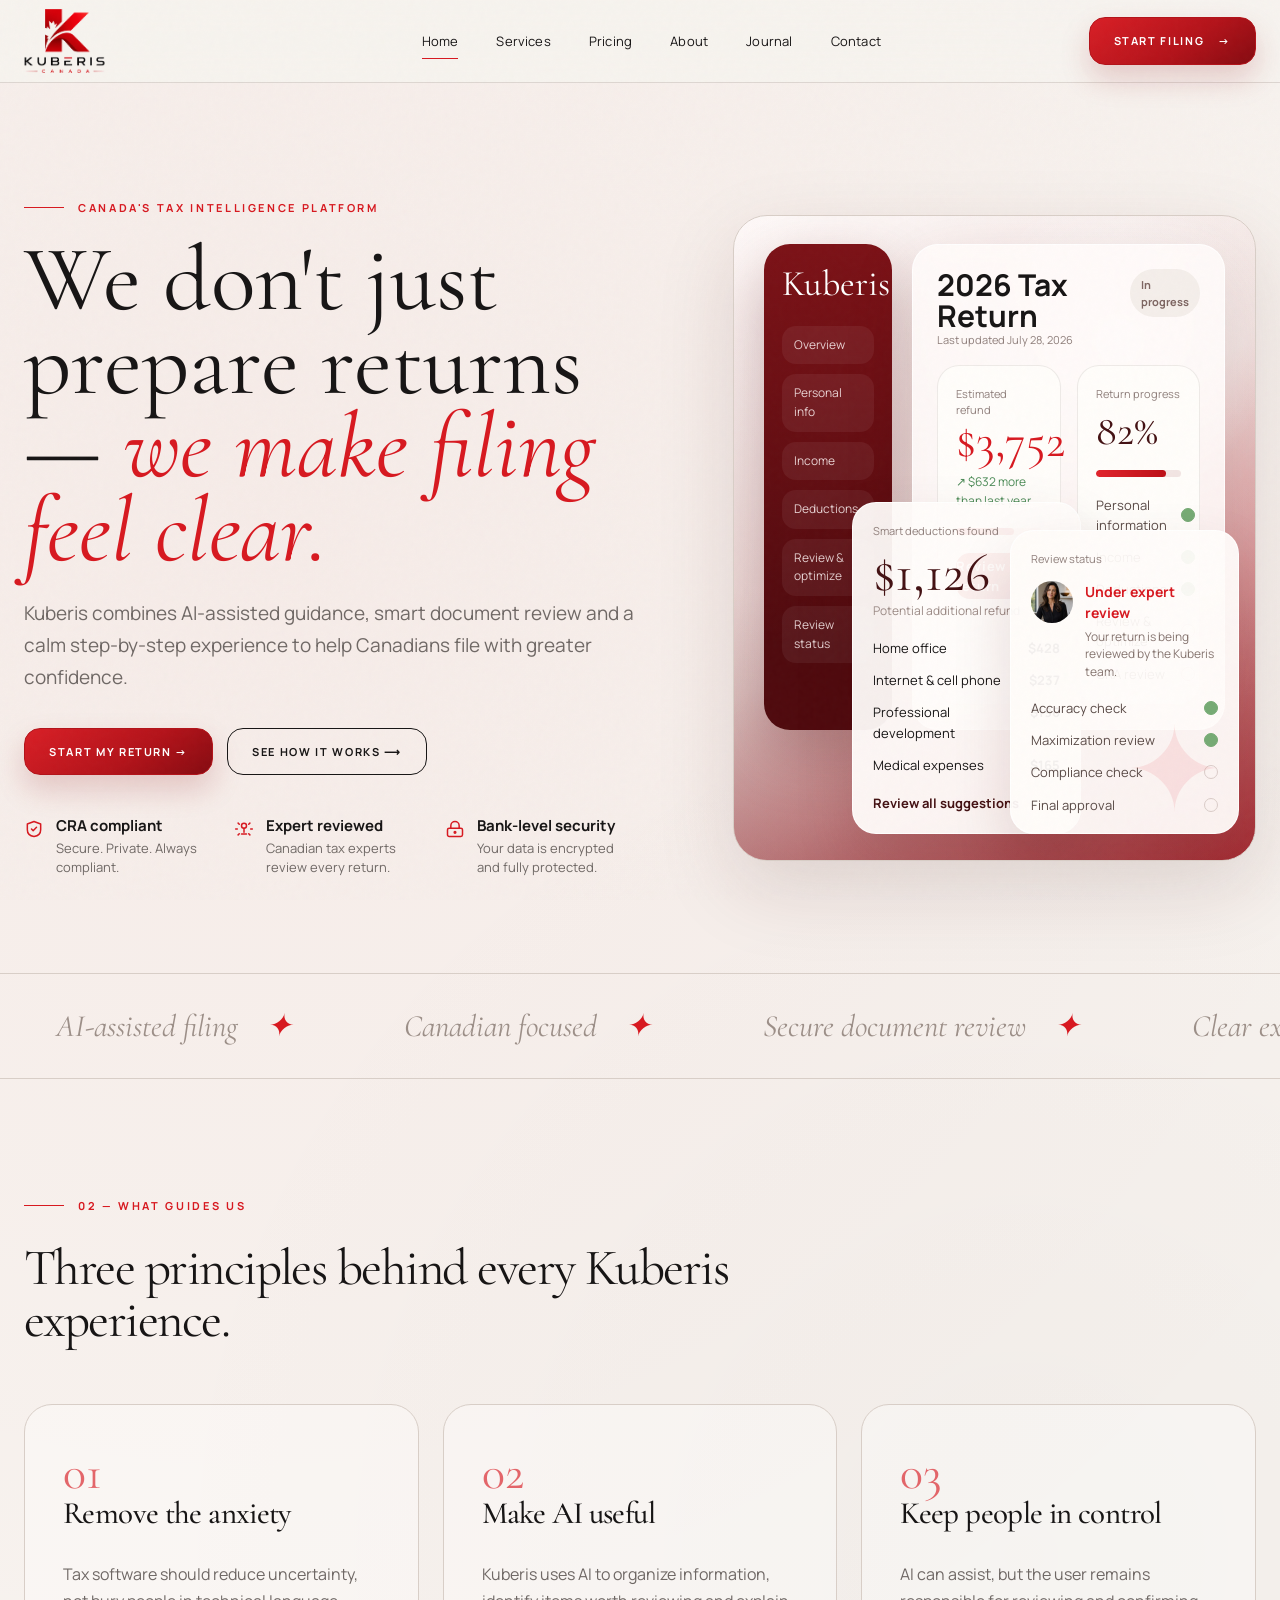
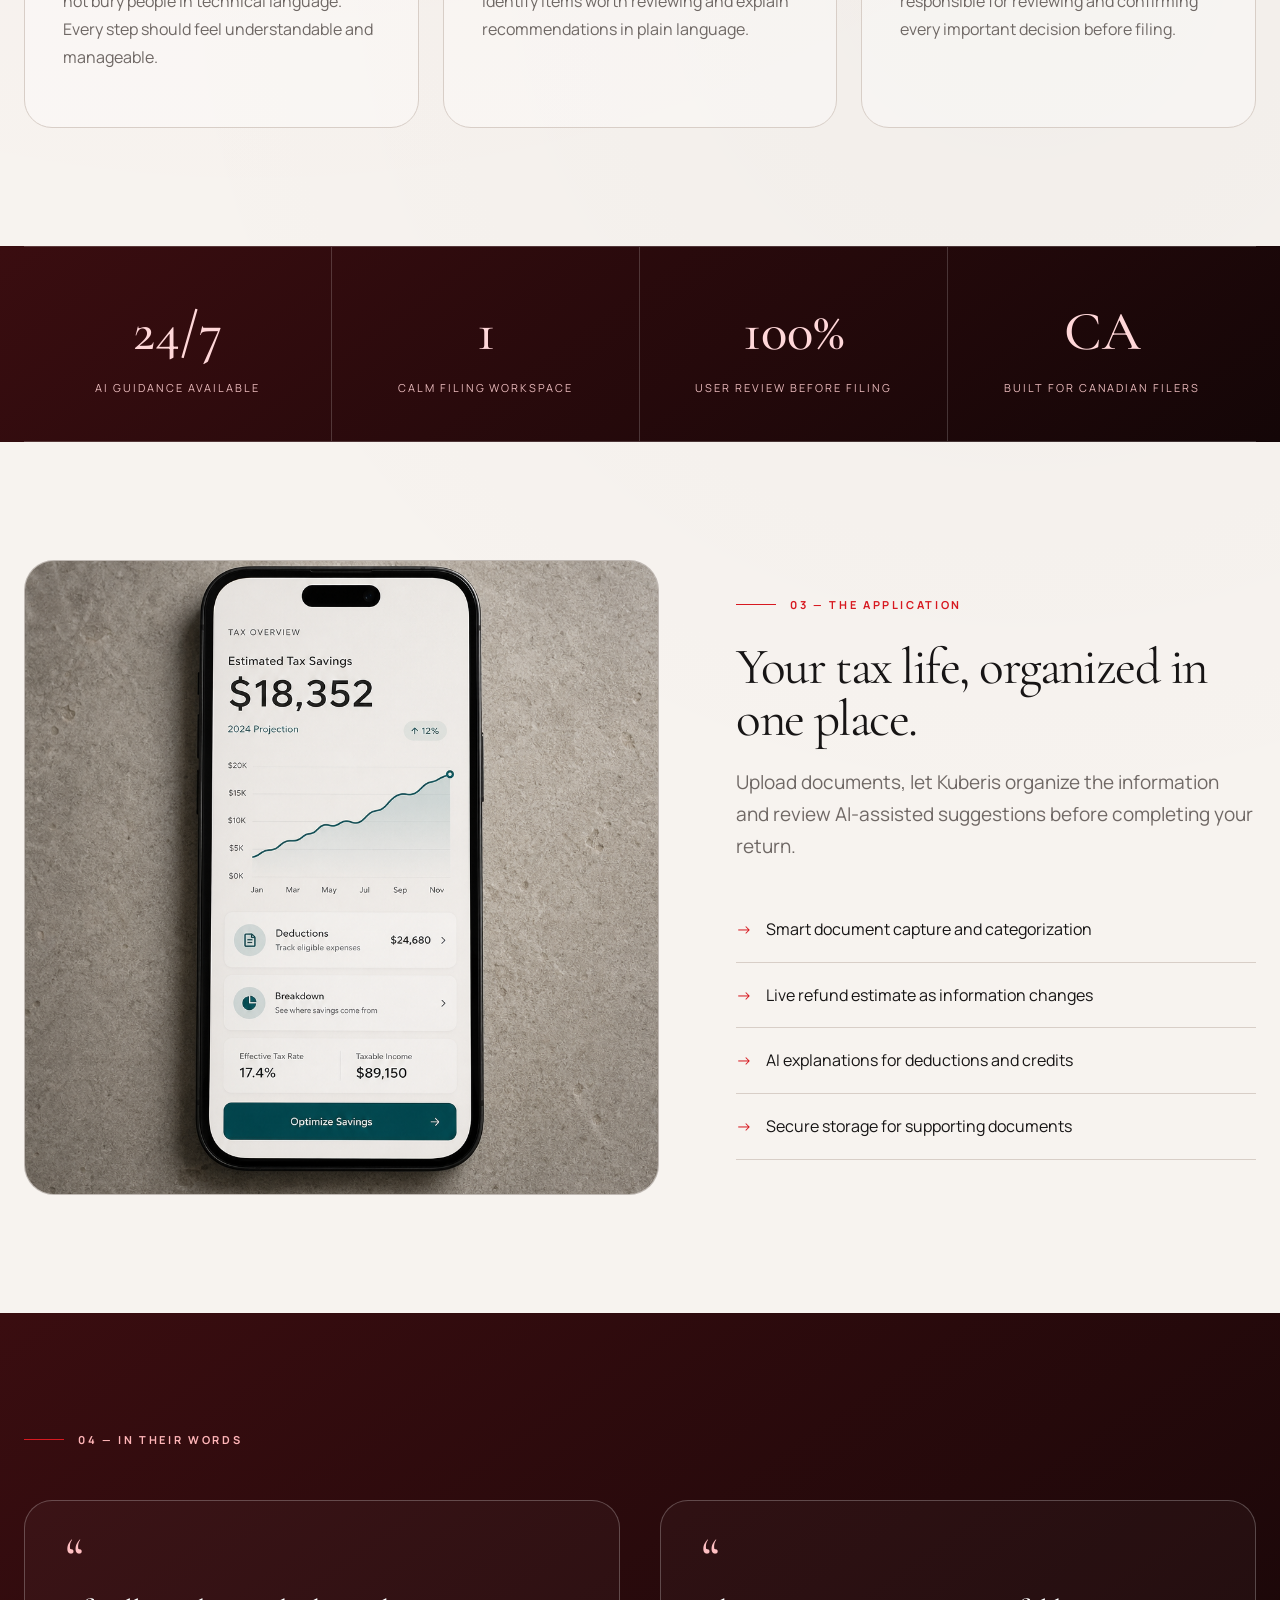
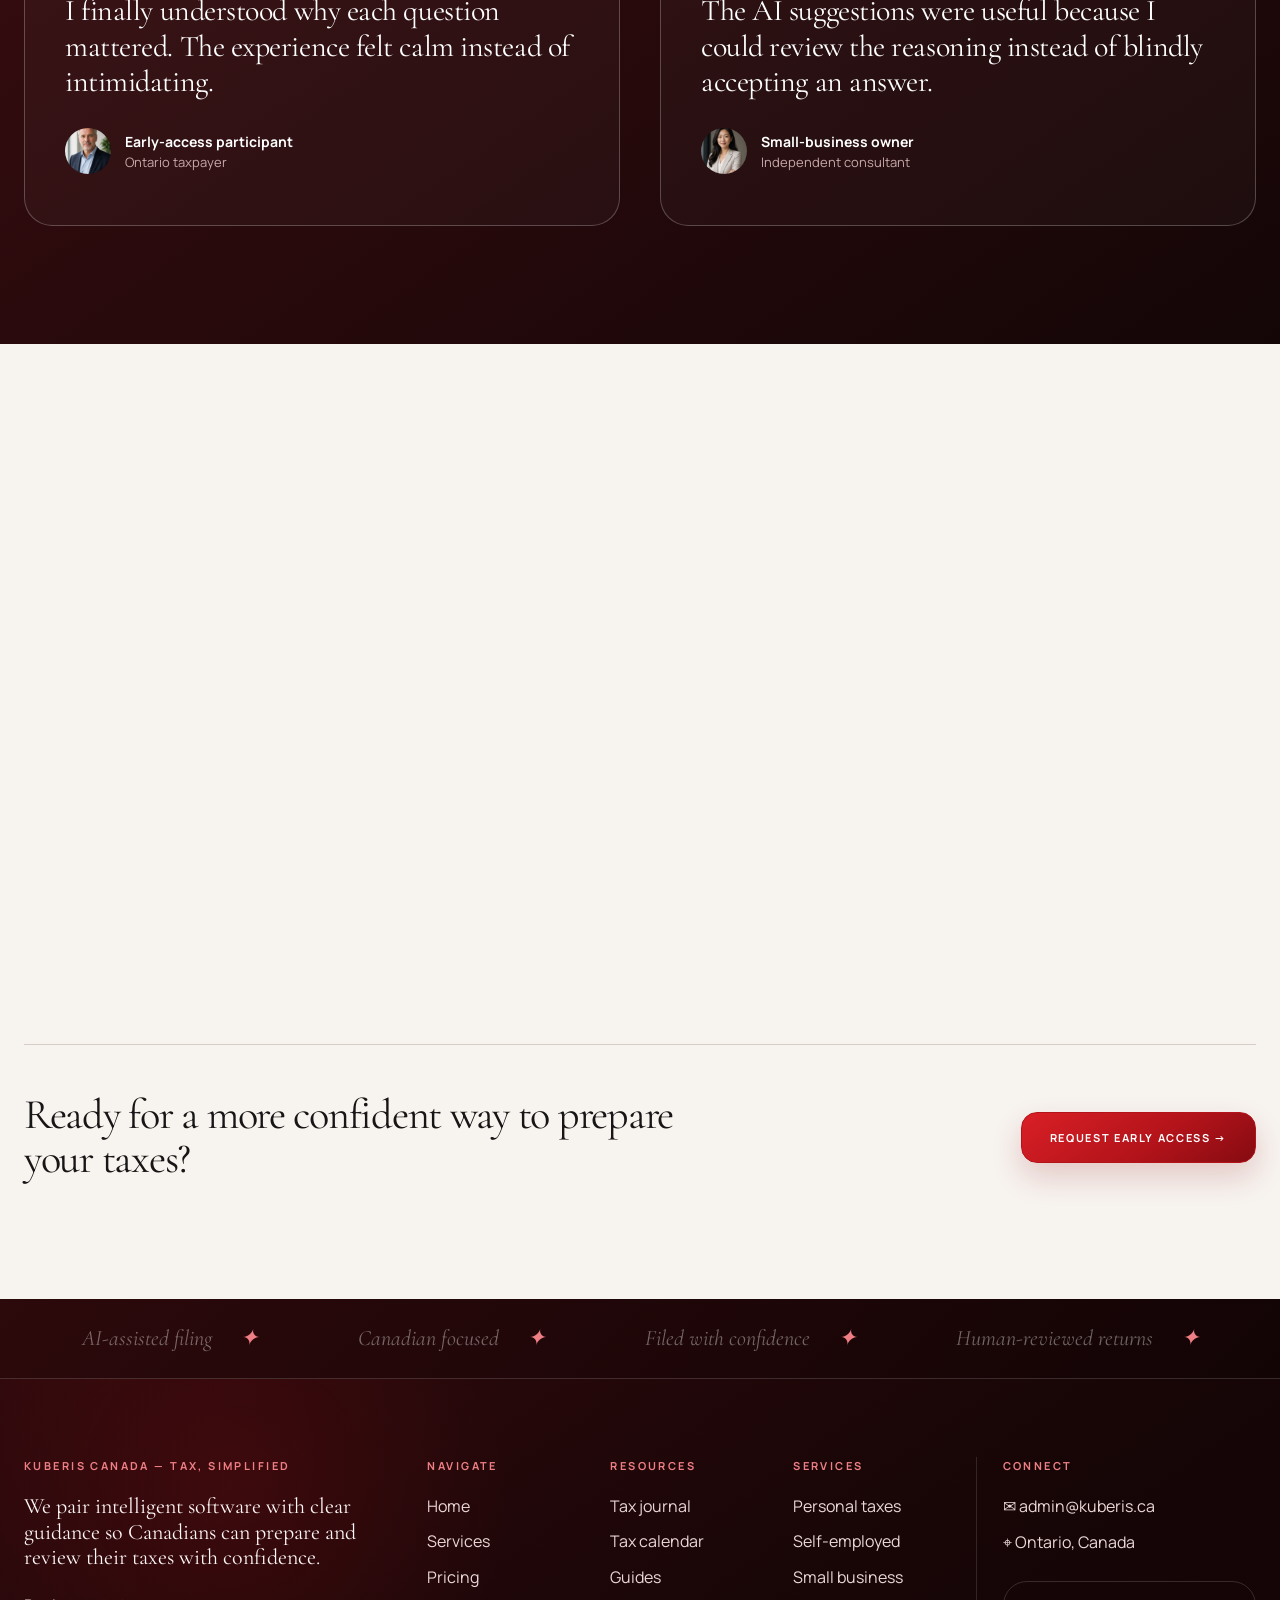
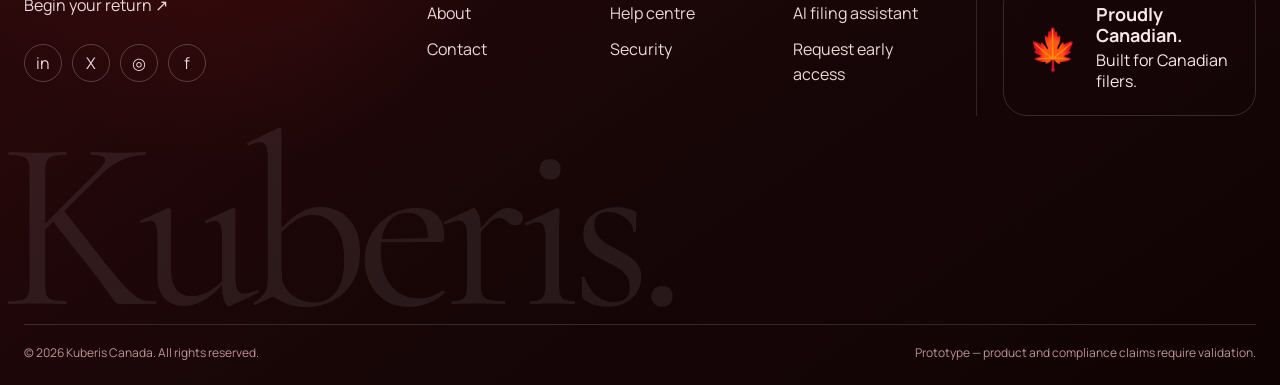
==== index.html @ c70e917d "file-upload-fixes" ====
<!doctype html><html lang="en"><head><meta charset="utf-8"><meta name="viewport" content="width=device-width,initial-scale=1"><meta name="description" content="Kuberis Canada — AI-assisted tax filing for Canadians."><title>AI-assisted tax filing | Kuberis Canada</title><link rel="stylesheet" href="styles.css"></head><body>
<div data-site-header></div>
<main>
<section class="hero"><div class="container hero-grid">
<div class="fade">
<div class="kicker">Canada's tax intelligence platform</div>
<h1>We don't just prepare returns — <em>we make filing feel clear.</em></h1>
<p class="lead">Kuberis combines AI-assisted guidance, smart document review and a calm step-by-step experience to help Canadians file with greater confidence.</p>
<div class="actions"><a class="btn btn-red" href="contact.html">Start my return →</a><a class="btn" href="services.html">See how it works ⟶</a></div>
<div class="hero-trust">
  <div class="hero-trust-item">
    <div class="hero-trust-icon" aria-hidden="true">
      <svg viewBox="0 0 24 24" fill="none" stroke="currentColor" stroke-width="1.8" stroke-linecap="round" stroke-linejoin="round"><path d="M20 13c0 5-3.5 7.5-8 8-4.5-.5-8-3-8-8V6l8-3 8 3z"></path><path d="m9 12 2 2 4-4"></path></svg>
    </div>
    <div><strong>CRA compliant</strong><span>Secure. Private. Always compliant.</span></div>
  </div>
  <div class="hero-trust-item">
    <div class="hero-trust-icon" aria-hidden="true">
      <svg viewBox="0 0 24 24" fill="none" stroke="currentColor" stroke-width="1.8" stroke-linecap="round" stroke-linejoin="round"><circle cx="12" cy="8" r="3"></circle><path d="M12 11v5"></path><path d="M9 18h6"></path><path d="M4.93 4.93l1.41 1.41"></path><path d="M17.66 17.66l1.41 1.41"></path><path d="M2 12h2"></path><path d="M20 12h2"></path><path d="M4.93 19.07l1.41-1.41"></path><path d="M17.66 6.34l1.41-1.41"></path></svg>
    </div>
    <div><strong>Expert reviewed</strong><span>Canadian tax experts review every return.</span></div>
  </div>
  <div class="hero-trust-item">
    <div class="hero-trust-icon" aria-hidden="true">
      <svg viewBox="0 0 24 24" fill="none" stroke="currentColor" stroke-width="1.8" stroke-linecap="round" stroke-linejoin="round"><rect x="3" y="11" width="18" height="10" rx="2"></rect><path d="M7 11V8a5 5 0 0 1 10 0v3"></path><circle cx="12" cy="16" r="1"></circle></svg>
    </div>
    <div><strong>Bank-level security</strong><span>Your data is encrypted and fully protected.</span></div>
  </div>
</div>
</div>
<div class="hero-art hero-art-hybrid fade">
  <div class="hero-dashboard">
    <aside class="hero-sidebar">
      <div class="hero-brand">Kuberis</div>
      <nav class="hero-sidebar-nav">
        <span>Overview</span>
        <span>Personal info</span>
        <span>Income</span>
        <span>Deductions</span>
        <span>Review & optimize</span>
        <span>Review status</span>
      </nav>
    </aside>
    <div class="hero-main-panel">
      <div class="hero-main-top">
        <div>
          <strong>2026 Tax Return</strong>
          <small>Last updated July 28, 2026</small>
        </div>
        <span class="hero-status-pill">In progress</span>
      </div>
      <div class="hero-main-grid">
        <div class="hero-stat-card">
          <small>Estimated refund</small>
          <div class="refund">$3,752</div>
          <span class="hero-growth">↗ $632 more than last year</span>
          <div class="hero-progress"><span style="width:68%"></span></div>
          <a class="hero-review-btn" href="contact.html">Review return</a>
        </div>
        <div class="hero-stat-card">
          <small>Return progress</small>
          <div class="hero-progress-value">82%</div>
          <div class="hero-progress hero-progress-red"><span style="width:82%"></span></div>
          <ul class="hero-checklist">
            <li><span>Personal information</span><b class="done"></b></li>
            <li><span>Income</span><b class="done"></b></li>
            <li><span>Deductions</span><b class="done"></b></li>
            <li><span>Review & optimize</span><b class="pending"></b></li>
            <li><span>CRA review</span><b class="pending"></b></li>
          </ul>
        </div>
      </div>
    </div>
    <div class="hero-float hero-float-left">
      <small>Smart deductions found</small>
      <div class="hero-float-amount">$1,126</div>
      <span>Potential additional refund</span>
      <ul>
        <li><span>Home office</span><strong>$428</strong></li>
        <li><span>Internet & cell phone</span><strong>$237</strong></li>
        <li><span>Professional development</span><strong>$196</strong></li>
        <li><span>Medical expenses</span><strong>$165</strong></li>
      </ul>
      <a href="services.html">Review all suggestions</a>
    </div>
    <div class="hero-float hero-float-right">
      <small>Review status</small>
      <div class="hero-review-person">
        <div class="hero-review-avatar"></div>
        <div>
          <strong>Under expert review</strong>
          <span>Your return is being reviewed by the Kuberis team.</span>
        </div>
      </div>
      <ul class="hero-checklist hero-checklist-review">
        <li><span>Accuracy check</span><b class="done"></b></li>
        <li><span>Maximization review</span><b class="done"></b></li>
        <li><span>Compliance check</span><b class="pending"></b></li>
        <li><span>Final approval</span><b class="pending"></b></li>
      </ul>
      <div class="hero-float-maple">✦</div>
    </div>
  </div>
</div>
</div></section>

<div class="marquee"><div class="marquee-track">
<div class="marquee-group"><span>AI-assisted filing <b>✦</b></span><span>Canadian focused <b>✦</b></span><span>Secure document review <b>✦</b></span><span>Clear explanations <b>✦</b></span><span>Personal &amp; business taxes <b>✦</b></span></div>
<div class="marquee-group" aria-hidden="true"><span>AI-assisted filing <b>✦</b></span><span>Canadian focused <b>✦</b></span><span>Secure document review <b>✦</b></span><span>Clear explanations <b>✦</b></span><span>Personal &amp; business taxes <b>✦</b></span></div>
</div></div>

<section class="section home-manifest"><div class="container">
<div class="section-head fade"><div class="kicker">02 — What guides us</div><h2 class="heading-section">Three principles behind every Kuberis experience.</h2></div>
<div class="beliefs fade">
<article class="belief"><div class="number">01</div><h3>Remove the anxiety</h3><p>Tax software should reduce uncertainty, not bury people in technical language. Every step should feel understandable and manageable.</p></article>
<article class="belief"><div class="number">02</div><h3>Make AI useful</h3><p>Kuberis uses AI to organize information, identify items worth reviewing and explain recommendations in plain language.</p></article>
<article class="belief"><div class="number">03</div><h3>Keep people in control</h3><p>AI can assist, but the user remains responsible for reviewing and confirming every important decision before filing.</p></article>
</div></div></section>

<section class="section-dark"><div class="container metrics">
<div class="metric"><strong>24/7</strong><span>AI guidance available</span></div>
<div class="metric"><strong>1</strong><span>Calm filing workspace</span></div>
<div class="metric"><strong>100%</strong><span>User review before filing</span></div>
<div class="metric"><strong>CA</strong><span>Built for Canadian filers</span></div>
</div></section>

<section class="section home-application"><div class="container app-grid">
<div class="phone-stage fade"><img class="application-shot" src="assets/application-reference-generated.png" alt="Kuberis application reference"></div>
<div class="fade"><div class="kicker">03 — The application</div><h2 class="heading-section">Your tax life, organized in one place.</h2><p class="lead">Upload documents, let Kuberis organize the information and review AI-assisted suggestions before completing your return.</p>
<ul class="line-list"><li>Smart document capture and categorization</li><li>Live refund estimate as information changes</li><li>AI explanations for deductions and credits</li><li>Secure storage for supporting documents</li></ul>
</div></div></section>

<section class="section section-dark"><div class="container">
<div class="section-head fade"><div class="kicker" style="color:#ffb5b8">04 — In their words</div></div>
<div class="testimonials">
<article class="quote-card fade"><div class="quote-mark">“</div><blockquote>I finally understood why each question mattered. The experience felt calm instead of intimidating.</blockquote><div class="person"><div class="avatar"></div><div><strong>Early-access participant</strong><small>Ontario taxpayer</small></div></div></article>
<article class="quote-card fade"><div class="quote-mark">“</div><blockquote>The AI suggestions were useful because I could review the reasoning instead of blindly accepting an answer.</blockquote><div class="person"><div class="avatar"></div><div><strong>Small-business owner</strong><small>Independent consultant</small></div></div></article>
</div></div></section>

<section class="section"><div class="container">
<div class="services-grid fade">
<article class="service"><div class="service-icon" aria-hidden="true"><svg viewBox="0 0 24 24" fill="none" stroke="currentColor" stroke-width="1.8" stroke-linecap="round" stroke-linejoin="round"><path d="m11.5 6.2-1.7 3.3-3.3 1.7 3.3 1.7 1.7 3.3 1.7-3.3 3.3-1.7-3.3-1.7z"></path><path d="M4.4 2.2v2.8"></path><path d="M3 3.6h2.8"></path><path d="M18.8 15.8v2.4"></path><path d="M17.6 17h2.4"></path></svg></div><h3 class="heading-card">AI-assisted filing</h3><p>Guided tax preparation with contextual explanations and review prompts.</p></article>
<article class="service"><div class="service-icon" aria-hidden="true"><svg viewBox="0 0 24 24" fill="none" stroke="currentColor" stroke-width="1.8" stroke-linecap="round" stroke-linejoin="round"><path d="M20 13c0 5-3.5 7.5-8 8-4.5-.5-8-3-8-8V6l8-3 8 3z"></path><path d="m9 12 2 2 4-4"></path></svg></div><h3 class="heading-card">Personal tax returns</h3><p>A focused workflow for individuals and families filing Canadian returns.</p></article>
<article class="service"><div class="service-icon" aria-hidden="true"><svg viewBox="0 0 24 24" fill="none" stroke="currentColor" stroke-width="1.8" stroke-linecap="round" stroke-linejoin="round"><path d="M19 14c1.49-1.46 3-3.21 3-5.5A5.5 5.5 0 0 0 16.5 3c-1.76 0-3 .5-4.5 2-1.5-1.5-2.74-2-4.5-2A5.5 5.5 0 0 0 2 8.5c0 2.3 1.5 4.05 3 5.5l7 7Z"></path><path d="M12 5 9.04 7.96a2.17 2.17 0 0 0 0 3.08c.82.82 2.13.85 3 .07l2.07-1.9a2.82 2.82 0 0 1 3.79 0l2.96 2.66"></path><path d="m18 15-2-2"></path><path d="m15 18-2-2"></path></svg></div><h3 class="heading-card">Self-employed support</h3><p>Organize income and expenses with workflows designed for independent professionals.</p></article>
<article class="service"><div class="service-icon" aria-hidden="true"><svg viewBox="0 0 24 24" fill="none" stroke="currentColor" stroke-width="1.8" stroke-linecap="round" stroke-linejoin="round"><circle cx="12" cy="12" r="10"></circle><polyline points="12 6 12 12 16 14"></polyline></svg></div><h3 class="heading-card">Year-round readiness</h3><p>Future tools to keep documents organized and reduce last-minute tax stress.</p></article>
</div>
<div class="cta-row fade"><h2 class="heading-cta">Ready for a more confident way to prepare your taxes?</h2><a class="btn btn-red" href="contact.html">Request early access →</a></div>
</div></section>
</main>
<div data-site-footer></div><script src="script.js"></script></body></html>
---- styles.css ----
@import url('https://fonts.googleapis.com/css2?family=Cormorant+Garamond:ital,wght@0,300;0,400;0,500;0,600;1,300;1,400;1,500&family=Manrope:wght@400;500;600;700&display=swap');

:root{
  --red:#d71920;
  --red-number:rgba(215,25,32,.65);
  --red-dark:#7f1116;
  --red-deep:#3a0d10;
  --gold:#c79a57;
  --gold-deep:#b8873e;
  --ink:#171515;
  --muted:#6f6865;
  --paper:#f7f3ef;
  --paper-2:#efe8e3;
  --line:#d8cec7;
  --white:#fff;
  --shadow:0 28px 80px rgba(70,25,25,.13);
}
*{box-sizing:border-box}
html{scroll-behavior:smooth}
body{
  margin:0;
  font-family:Manrope,Arial,sans-serif;
  color:var(--ink);
  background:
    radial-gradient(circle at 20% 10%,rgba(215,25,32,.035),transparent 28%),
    radial-gradient(circle at 80% 30%,rgba(0,0,0,.025),transparent 24%),
    var(--paper);
  line-height:1.55;
}
body:before{
  content:"";
  position:fixed; inset:0; pointer-events:none; z-index:99; opacity:.08;
  background-image:url("data:image/svg+xml,%3Csvg viewBox='0 0 180 180' xmlns='http://www.w3.org/2000/svg'%3E%3Cfilter id='n'%3E%3CfeTurbulence type='fractalNoise' baseFrequency='.85' numOctaves='3' stitchTiles='stitch'/%3E%3C/filter%3E%3Crect width='100%25' height='100%25' filter='url(%23n)' opacity='.28'/%3E%3C/svg%3E");
}
a{text-decoration:none;color:inherit}
img{max-width:100%;display:block}
.container{width:min(1400px,calc(100% - 48px));margin:auto}
.serif{font-family:"Cormorant Garamond",serif}
.header{
  position:sticky; top:0; z-index:40;
  background:rgba(247,243,239,.9);
  backdrop-filter:blur(18px);
  border-bottom:1px solid rgba(107,86,77,.18);
}
.nav{
  min-height:82px; display:flex; align-items:center; justify-content:space-between; gap:32px;
}
.logo{display:flex;align-items:center;gap:14px}
.logo img{width:190px;max-height:64px;object-fit:contain;object-position:left center;background:transparent}
.nav-links{display:flex;gap:38px;align-items:center;font-size:13px;letter-spacing:.015em}
.nav-links a{position:relative}
.nav-links a:after{content:"";position:absolute;left:0;right:100%;bottom:-8px;height:1px;background:var(--red);transition:.25s}
.nav-links a:hover:after,.nav-links a.active:after{right:0}
.btn{
  border:1px solid var(--ink);
  padding:14px 24px;
  display:inline-flex;align-items:center;justify-content:center;gap:14px;
  text-transform:uppercase;letter-spacing:.15em;font-weight:700;font-size:11px;
  transition:background-color .25s,border-color .25s,color .25s,box-shadow .25s;
  background:transparent;
  border-radius:16px;
}
.btn:hover{
  box-shadow:0 12px 28px rgba(88,13,18,.12);
  background:linear-gradient(145deg,var(--red-deep),#180607);
  border-color:#180607;
  color:#fff;
}
.btn-red{
  background:linear-gradient(145deg,#d91f26 0%,#b3131a 58%,#850b11 100%);
  border-color:#b3131a;
  color:#fff;
  box-shadow:0 14px 30px rgba(137,11,17,.18);
}
.btn-dark{background:var(--ink);border-color:var(--ink);color:#fff}
.btn-red:hover,
.btn-dark:hover{
  background:linear-gradient(145deg,var(--red-deep),#180607);
  border-color:#180607;
  color:#fff;
}
.mobile-btn{display:none;background:none;border:0;font-size:24px}

.hero{padding:116px 0 96px;border-bottom:1px solid var(--line)}
.hero-grid{display:grid;grid-template-columns:1.08fr .92fr;gap:96px;align-items:center}
.kicker{display:flex;align-items:center;gap:14px;text-transform:uppercase;letter-spacing:.24em;font-size:11px;font-weight:700;color:var(--red)}
.kicker:before{content:"";width:40px;height:1px;background:var(--red)}
h1,h2,h3,p{margin-top:0}
h1{font-family:"Cormorant Garamond",serif;font-size:clamp(68px,7.25vw,95px);line-height:.9;font-weight:400;letter-spacing:0;margin:22px 0 26px}
h1 em{color:var(--red);font-weight:400}
h2{font-family:"Cormorant Garamond",serif;font-size:clamp(48px,5.3vw,76px);line-height:.98;font-weight:500;letter-spacing:-.03em;margin-bottom:18px}
h3{font-family:"Cormorant Garamond",serif;font-size:31px;line-height:1.06;font-weight:500;letter-spacing:-.02em}
.lead{font-size:19px;line-height:1.68;color:var(--muted);max-width:690px}
.heading-section{
  margin-top:28px;
  font-size:clamp(48px,4vw,60px);
  line-height:1.02;
  font-weight:400;
  margin-bottom:0;
}
.heading-card{
  font-size:24px;
  line-height:1.15;
  margin:24px 0 0;
}
.heading-cta{
  font-size:clamp(36px,3.3vw,48px);
  line-height:1.05;
  font-weight:400;
  letter-spacing:-.03em;
  margin:0;
}
.actions{display:flex;gap:14px;flex-wrap:wrap;margin-top:34px}
.hero-trust{
  display:grid;
  grid-template-columns:repeat(3,minmax(0,1fr));
  gap:18px;
  margin-top:42px;
  max-width:760px;
}
.hero-trust-item{
  display:flex;
  gap:12px;
  align-items:flex-start;
}
.hero-trust-icon{
  width:20px;
  height:20px;
  color:var(--red);
  flex:0 0 auto;
  margin-top:2px;
}
.hero-trust-icon svg{
  width:100%;
  height:100%;
  display:block;
}
.hero-trust-item strong{
  display:block;
  font-size:15px;
  line-height:1.2;
  margin-bottom:4px;
}
.hero-trust-item span{
  display:block;
  color:var(--muted);
  font-size:13px;
  line-height:1.45;
}
.hero-art{
  min-height:530px;position:relative;border:1px solid var(--line);overflow:hidden;
  border-radius:34px;
  background:
    linear-gradient(180deg,rgba(215,25,32,.1),rgba(215,25,32,.4)),
    linear-gradient(145deg,#fff,#e8ded8 45%,#8b171c 100%);
  box-shadow:var(--shadow);
}
.hero-art-hybrid{
  background:
    linear-gradient(180deg,rgba(255,255,255,.12),rgba(122,16,22,.14)),
    linear-gradient(145deg,#fff9f8 0%,#f2e3e0 48%,#c13840 100%);
}
.hero-art:before{
  content:"";position:absolute;inset:0;
  background:
    radial-gradient(circle at 70% 18%,rgba(255,255,255,.85),transparent 26%),
    radial-gradient(circle at 42% 55%,rgba(255,255,255,.28),transparent 34%),
    linear-gradient(180deg,transparent 0 55%,rgba(55,8,11,.55));
}
.hero-art-hybrid:before{
  background:
    radial-gradient(circle at 74% 20%,rgba(255,255,255,.88),transparent 24%),
    radial-gradient(circle at 38% 56%,rgba(255,255,255,.2),transparent 30%),
    linear-gradient(180deg,rgba(255,255,255,.03) 0 58%,rgba(91,17,22,.22));
}
.hero-dashboard{
  position:relative;
  z-index:1;
  display:grid;
  grid-template-columns:128px minmax(0,1fr);
  gap:20px;
  padding:28px 30px 130px;
  min-height:600px;
}
.hero-sidebar{
  border-radius:26px;
  background:linear-gradient(180deg,#7c1217,#4f0a0e 82%);
  color:#fff;
  padding:22px 18px;
  box-shadow:0 24px 60px rgba(73,6,10,.26);
}
.hero-brand{
  font-family:"Cormorant Garamond",serif;
  font-size:36px;
  line-height:1;
  margin-bottom:24px;
}
.hero-sidebar-nav{
  display:grid;
  gap:10px;
}
.hero-sidebar-nav span{
  display:block;
  padding:10px 12px;
  border-radius:14px;
  font-size:12px;
  color:rgba(255,244,244,.84);
  background:rgba(255,255,255,.06);
}
.hero-main-panel{
  border-radius:26px;
  background:rgba(255,251,250,.88);
  border:1px solid rgba(255,255,255,.78);
  box-shadow:0 26px 70px rgba(75,12,16,.14);
  padding:24px;
  backdrop-filter:blur(8px);
}
.hero-main-top{
  display:flex;
  justify-content:space-between;
  gap:18px;
  align-items:flex-start;
}
.hero-main-top strong{
  display:block;
  font-size:30px;
  line-height:1.05;
}
.hero-main-top small,
.hero-stat-card small,
.hero-float small{
  display:block;
  font-size:11px;
  line-height:1.4;
  color:#8f7f7b;
  text-transform:none;
}
.hero-status-pill{
  display:inline-flex;
  align-items:center;
  padding:7px 11px;
  border-radius:999px;
  background:#f4eeea;
  color:#7d6561;
  font-size:11px;
  font-weight:700;
}
.hero-main-grid{
  display:grid;
  grid-template-columns:repeat(2,minmax(0,1fr));
  gap:16px;
  margin-top:18px;
}
.hero-stat-card{
  border-radius:22px;
  background:#fffdfa;
  border:1px solid rgba(46,24,23,.08);
  padding:20px 18px;
}
.refund{font-family:"Cormorant Garamond",serif;color:var(--red);font-size:48px;line-height:1}
.hero-growth{
  display:block;
  margin-top:8px;
  color:#4d8c58;
  font-size:12px;
}
.hero-progress{
  height:7px;
  margin-top:18px;
  border-radius:999px;
  background:#f0d7d4;
  overflow:hidden;
}
.hero-progress span{
  display:block;
  height:100%;
  border-radius:inherit;
  background:linear-gradient(90deg,#e1242c,#bc0f16);
}
.hero-progress-red{
  background:#f2e5e3;
}
.hero-progress-value{
  margin-top:8px;
  font-family:"Cormorant Garamond",serif;
  font-size:42px;
  line-height:1;
  color:#431113;
}
.hero-review-btn{
  display:grid;
  place-items:center;
  width:100%;
  margin-top:18px;
  min-height:46px;
  border-radius:14px;
  background:linear-gradient(145deg,#d91f26 0%,#b3131a 58%,#850b11 100%);
  color:#fff;
  font-size:13px;
  font-weight:700;
  letter-spacing:.04em;
}
.hero-checklist{
  list-style:none;
  padding:0;
  margin:18px 0 0;
  display:grid;
  gap:12px;
}
.hero-checklist li{
  display:flex;
  justify-content:space-between;
  align-items:center;
  gap:14px;
  font-size:13px;
  color:#5a4b47;
}
.hero-checklist b{
  width:14px;
  height:14px;
  border-radius:50%;
  border:1px solid #d9ccc8;
  flex:0 0 auto;
}
.hero-checklist b.done{
  background:#76ab74;
  border-color:#76ab74;
}
.hero-checklist b.pending{
  background:transparent;
}
.hero-float{
  position:absolute;
  bottom:26px;
  width:44%;
  border-radius:24px;
  background:rgba(255,252,250,.95);
  border:1px solid rgba(255,255,255,.86);
  box-shadow:0 28px 60px rgba(76,12,16,.14);
  padding:20px 20px 18px;
}
.hero-float-left{left:118px}
.hero-float-right{right:16px}
.hero-float-amount{
  font-family:"Cormorant Garamond",serif;
  font-size:54px;
  line-height:.92;
  color:#431113;
  margin-top:10px;
}
.hero-float > span{
  display:block;
  margin-top:4px;
  color:#9b8a85;
  font-size:12px;
}
.hero-float ul{
  list-style:none;
  padding:0;
  margin:18px 0 0;
  display:grid;
  gap:12px;
}
.hero-float-left li{
  display:flex;
  justify-content:space-between;
  gap:12px;
  font-size:13px;
}
.hero-float-left a{
  display:inline-flex;
  margin-top:18px;
  color:#431113;
  font-size:13px;
  font-weight:700;
}
.hero-review-person{
  display:flex;
  gap:12px;
  align-items:flex-start;
  margin-top:14px;
}
.hero-review-avatar{
  width:42px;
  height:42px;
  border-radius:50%;
  background:#d69d97 url("assets/about-founder-generated.png") center 24%/cover no-repeat;
  flex:0 0 auto;
}
.hero-review-person strong{
  display:block;
  color:var(--red);
  font-size:14px;
}
.hero-review-person span{
  display:block;
  margin-top:4px;
  color:#867570;
  font-size:12px;
  line-height:1.45;
}
.hero-checklist-review{
  margin-top:18px;
}
.hero-float-maple{
  position:absolute;
  right:14px;
  bottom:8px;
  font-size:118px;
  line-height:1;
  color:rgba(225,64,76,.11);
  pointer-events:none;
}
.marquee{overflow:hidden;border-bottom:1px solid var(--line);white-space:nowrap}
.marquee-track{display:flex;width:max-content;animation:marquee 28s linear infinite;padding:28px 0;will-change:transform}
.marquee-group{display:flex;align-items:center;justify-content:space-around;flex-shrink:0;min-width:100vw}
.marquee span{
  display:inline-flex;
  align-items:center;
  font-family:"Cormorant Garamond",serif;
  font-size:31px;
  font-style:italic;
  color:#9c8f88;
  margin:0 56px;
}
.marquee b{color:var(--red);font-weight:400;margin-left:28px}
@keyframes marquee{to{transform:translateX(-50%)}}

.section{padding:118px 0}
.section-tight{padding:78px 0}
.section-dark{background:linear-gradient(145deg,var(--red-deep),#140607);color:#fff}
.section-red{background:linear-gradient(135deg,var(--red),var(--red-dark));color:#fff}
.section-head{max-width:900px;margin-bottom:52px}
.beliefs{
  display:grid;
  grid-template-columns:repeat(3,1fr);
  gap:24px;
}
.belief{
  padding:44px 38px 40px;
  min-height:285px;
  border:1px solid var(--line);
  border-radius:28px;
  background:rgba(255,255,255,.32);
}
.number{font-family:"Cormorant Garamond",serif;color:var(--red-number);font-size:48px;line-height:1}
.belief p{color:var(--muted);line-height:1.72}
.metrics{display:grid;grid-template-columns:repeat(4,1fr);border-top:1px solid rgba(255,255,255,.18);border-bottom:1px solid rgba(255,255,255,.18)}
.metric{padding:42px 22px;text-align:center;border-right:1px solid rgba(255,255,255,.18)}
.metric:last-child{border-right:0}
.metric strong{font-family:"Cormorant Garamond",serif;font-size:55px;color:#ffd7d9;font-weight:500;display:block}
.metric span{font-size:11px;text-transform:uppercase;letter-spacing:.18em;color:#e8b9bb}

.app-grid{display:grid;grid-template-columns:1fr 1fr;gap:96px;align-items:center}
.home-manifest .section-head{
  max-width:760px;
  margin-bottom:58px;
}
.home-application .app-grid{
  grid-template-columns:minmax(0,1.1fr) minmax(0,.9fr);
  gap:clamp(56px,6vw,112px);
}
.home-application .app-grid>.fade{
  max-width:640px;
  justify-self:start;
}
.home-application .fade .lead{max-width:640px}
.home-application .heading-section{margin-bottom:22px}
.home-application .line-list{
  margin-top:34px;
}
.home-application .line-list li{
  padding:20px 0;
}
.phone-stage{
  min-height:0;
  position:relative;
  overflow:hidden;
  border:1px solid rgba(26,26,24,.1);
  background:#d3ccc6;
  border-radius:30px;
  width:100%;
  max-width:640px;
  justify-self:start;
}
.application-shot{
  width:100%;
  height:auto;
  display:block;
  aspect-ratio:1 / 1;
  object-fit:cover;
}
.line-list{list-style:none;padding:0;margin:28px 0 0}
.line-list li{padding:17px 0;border-bottom:1px solid var(--line);display:flex;gap:14px}
.line-list li:before{content:"→";color:var(--red)}

.testimonials{display:grid;grid-template-columns:1fr 1fr;gap:40px}
.quote-card{border:1px solid rgba(255,255,255,.24);padding:42px 40px 38px;min-height:326px;background:rgba(255,255,255,.03);border-radius:28px}
.quote-mark{font-family:"Cormorant Garamond",serif;font-size:56px;color:#ffbfc2;line-height:.5}
.quote-card blockquote{
  font-family:"Cormorant Garamond",serif;
  font-size:clamp(30px,2.1vw,34px);
  line-height:1.18;
  letter-spacing:-.015em;
  margin:22px 0 28px;
}
.person{display:flex;align-items:center;gap:14px}
.person strong{font-size:14px;font-weight:700}
.avatar{width:46px;height:46px;border-radius:50%;background:#aaa center/cover no-repeat}
.testimonials .quote-card:nth-child(1) .avatar{background-image:url("assets/about-team-1-generated.png")}
.testimonials .quote-card:nth-child(2) .avatar{background-image:url("assets/about-team-2-generated.png")}
.person small{display:block;font-size:13px;line-height:1.35;color:#c9a8a9}

.services-grid{
  display:grid;
  grid-template-columns:repeat(2,1fr);
  gap:24px;
}
.service{
  padding:40px;
  border:1px solid var(--line);
  min-height:210px;
  transition:.25s;
  border-radius:28px;
  background:rgba(255,255,255,.32);
}
.service:hover{
  background:linear-gradient(145deg,var(--red-deep),#180607);
  transform:translateY(-3px);
  color:#fff;
}
.service:hover .service-icon{
  color:#ef7f84;
}
.service:hover p{
  color:rgba(255,255,255,.76);
}
.service:hover .heading-card{
  color:#fff;
}
.service-icon{
  width:30px;
  height:30px;
  color:var(--red);
}
.service-icon svg{
  width:100%;
  height:100%;
  display:block;
}
.service p{
  margin-top:12px;
  color:var(--muted);
  line-height:1.72
}
.cta-row{
  margin-top:64px;
  border-top:1px solid var(--line);
  padding-top:48px;
  display:flex;
  align-items:center;
  justify-content:space-between;
  gap:40px
}
.cta-row .heading-cta{
  max-width:35ch;
}
.cta-row .btn{
  padding:16px 28px;
  white-space:nowrap;
}

.page-hero.services-page-hero{
  border-bottom:0;
  padding:118px 0 56px;
}
.services-page-hero .kicker{
  gap:16px;
  margin-bottom:28px;
}
.services-page-hero .kicker:before{
  width:42px;
}
.services-page-hero h1{
    /*max-width: 16.8ch;*/
    margin: 0;
    line-height: 1.3;
    /*letter-spacing: -.028em;*/
    font-weight: 300;
}
.services-page-hero h1 em{
  display:block;
  color:var(--red);
  font-style:italic;
  font-weight:400;
  line-height:.88;
}
.services-page-hero .lead{
  margin-top:34px;
  max-width:720px;
}
.services-mosaic-wrap{
  padding:0 0 118px;
}
.services-mosaic{
  display:grid;
  grid-template-columns:repeat(12,minmax(0,1fr));
  gap:24px;
  align-items:stretch;
}
.service-panel{
  position:relative;
  min-height:288px;
  padding:38px;
  background:rgba(255,255,255,.38);
  transition:background .35s ease,color .35s ease,transform .25s ease;
  grid-column:span 4;
  border-radius:26px;
}
.service-panel:hover{
  background:linear-gradient(145deg,var(--red-deep),#180607);
  color:#fff;
}
.service-panel:hover .service-icon,
.service-panel:hover .service-badge{
  color:#ef7f84;
}
.service-panel:hover p{
  color:rgba(255,255,255,.76);
}
.service-panel:hover .heading-card{
  color:#fff;
}
.service-panel-wide{
  grid-column:span 8;
  min-height:320px;
  padding:44px 40px;
}
.service-panel-featured .heading-card{
  font-size:clamp(34px,2.9vw,46px);
  line-height:1.02;
  margin-top:28px;
}
.service-panel .heading-card{
  /*max-width:12ch;*/
}
.service-panel p{
  max-width:32rem;
  margin:16px 0 0;
  color:var(--muted);
  line-height:1.72;
}
.service-badge{
  position:absolute;
  right:24px;
  top:24px;
  border:1px solid currentColor;
  border-radius:999px;
  padding:7px 12px 6px;
  font-size:10px;
  font-weight:700;
  letter-spacing:.18em;
  text-transform:uppercase;
  color:#b85f65;
}
.services-process-section{
  padding-top:0;
}
.services-process-layout{
  display:grid;
  grid-template-columns:minmax(300px,.88fr) minmax(0,1.32fr);
  gap:clamp(52px,6vw,94px);
  align-items:start;
}
.services-process-intro{
  max-width:430px;
}
.services-process-intro .kicker{
  margin-bottom:28px;
}
.services-process-intro .heading-section{
  font-size: 3rem;
  margin-top:0;
}
.services-process-image{
  margin-top:42px;
  width:100%;
  max-width:410px;
  overflow:hidden;
  border-radius:28px;
}
.services-process-image img{
  width:100%;
  aspect-ratio:1 / .64;
  object-fit:cover;
  display:block;
}
.services-process{
  border-top:1px solid var(--line);
}
.process-step{
  display:grid;
  grid-template-columns:110px minmax(0,1fr);
  gap:28px;
  align-items:start;
  padding:30px 0;
  border-bottom:1px solid var(--line);
}
.process-number{
  font-family:"Cormorant Garamond",serif;
  font-size:clamp(48px,4.2vw,64px);
  line-height:.9;
  color:var(--red-number);
}
.process-step .heading-card{
  margin:0;
}
.process-step p{
  margin:10px 0 0;
  max-width:44rem;
  color:var(--muted);
}
.services-cta-band{
  background:linear-gradient(145deg,var(--red-deep),#130506);
  color:#fff;
}
.services-cta-row{
  display:flex;
  align-items:center;
  justify-content:space-between;
  gap:40px;
  padding:76px 0;
}
.services-cta-row .heading-cta{
  max-width:21ch;
  color:#fff6f6;
  font-weight: 200;
}
.services-cta-row .btn{
  border-color:#fff;
  background:#fff;
  color:var(--red-deep);
  white-space:nowrap;
}
.services-cta-row .btn:hover{
  background:linear-gradient(145deg,var(--red-deep),#180607);
  border-color:#180607;
  color:#fff;
}

.page-hero.pricing-page-hero{
  border-bottom:0;
  padding:118px 0 56px;
}
.pricing-page-hero .kicker{
  gap:16px;
  margin-bottom:28px;
}
.pricing-page-hero .kicker:before{
  width:42px;
}
.pricing-page-hero h1{
  /*max-width:13.2ch;*/
  margin:0;
  line-height:1.02;
  /*letter-spacing:-.028em;*/
  font-weight:300;
}
.pricing-page-hero h1 em{
  display:block;
  color:var(--red);
  font-style:italic;
  font-weight:400;
  line-height:.88;
}
.pricing-page-hero .lead{
  margin-top:34px;
  max-width:720px;
}
.pricing-plans-wrap{
  padding:0 0 92px;
}
.pricing-plans{
  display:grid;
  grid-template-columns:repeat(3,minmax(0,1fr));
  gap:32px;
  align-items:stretch;
}
.pricing-plan{
  display:flex;
  flex-direction:column;
  min-height:100%;
  padding:34px 34px 36px;
  border:1px solid rgba(26,26,24,.14);
  background:#ebe5df;
  color:var(--ink);
  border-radius:30px;
}
.pricing-plan-featured{
  background:linear-gradient(145deg,#301012,#180607);
  border-color:#180607;
  color:#fff;
  transform:translateY(-22px);
}
.pricing-plan-accent{
  background:rgba(255,255,255,.38);
}
.pricing-plan-badge{
  display:inline-flex;
  width:max-content;
  margin-bottom:22px;
  border-radius:999px;
  padding:7px 12px 6px;
  background:var(--gold);
  color:#180607;
  font-size:10px;
  font-weight:700;
  letter-spacing:.18em;
  text-transform:uppercase;
}
.pricing-plan-title{
  font-size:34px;
  line-height:1;
  margin:0;
}
.pricing-plan-tagline{
  margin:10px 0 0;
  font-size:14px;
  line-height:1.55;
  color:var(--muted);
}
.pricing-plan-featured .pricing-plan-tagline{
  color:rgba(255,255,255,.64);
}
.pricing-price-row{
  display:flex;
  align-items:flex-end;
  gap:10px;
  margin-top:34px;
}
.pricing-price{
  font-family:"Cormorant Garamond",serif;
  font-size:72px;
  line-height:.9;
}
.pricing-price-suffix{
  font-size:16px;
  color:var(--muted);
  padding-bottom:10px;
}
.pricing-plan-featured .pricing-price-suffix{
  color:rgba(255,255,255,.62);
}
.pricing-features{
  list-style:none;
  padding:0;
  margin:32px 0 0;
  display:grid;
  gap:16px;
  flex:1;
}
.pricing-features li{
  position:relative;
  padding-left:28px;
  font-size:14px;
  line-height:1.55;
}
.pricing-features li:before{
  content:"✓";
  position:absolute;
  left:0;
  top:0;
  color:var(--red);
  font-weight:700;
}
.pricing-plan-featured .pricing-features li{
  color:rgba(255,255,255,.86);
}
.pricing-plan-featured .pricing-features li:before{
  color:var(--gold);
}
.pricing-plan-cta{
  width:100%;
  margin-top:34px;
}
.pricing-plan-featured .pricing-plan-cta{
  border-color:#fff;
  background:#fff;
  color:var(--red-deep);
}
.pricing-plan-featured .pricing-plan-cta:hover{
  background:linear-gradient(145deg,var(--red-deep),#180607);
  border-color:#180607;
  color:#fff;
}
.pricing-faq-section{
  padding-top:0;
}
.pricing-faq-layout{
  display:grid;
  grid-template-columns:minmax(280px,.9fr) minmax(0,1.25fr);
  gap:clamp(56px,7vw,116px);
  align-items:start;
}
.pricing-faq-intro .kicker{
  margin-bottom:28px;
}
.pricing-faq-title{
  font-size:clamp(48px,4vw,60px);
  line-height:1.02;
  font-weight:400;
  margin:0;
}
.pricing-faq-list{
  border-top:1px solid var(--line);
}
.pricing-faq-item{
  padding:28px 0;
  border-bottom:1px solid var(--line);
}
.pricing-faq-item h3{
  font-size:32px;
  line-height:1.05;
  margin:0;
}
.pricing-faq-item p{
  margin:14px 0 0;
  color:var(--muted);
  line-height:1.72;
  max-width:42rem;
}

.page-hero.about-page-hero,
.page-hero.journal-page-hero,
.page-hero.contact-page-hero{
  border-bottom:0;
  padding:118px 0 48px;
}
.about-page-hero .kicker,
.journal-page-hero .kicker,
.contact-page-hero .kicker{
  margin-bottom:28px;
}
.about-page-hero .kicker:before,
.journal-page-hero .kicker:before,
.contact-page-hero .kicker:before{
  width:42px;
}
.about-page-hero h1,
.journal-page-hero h1,
.contact-page-hero h1{
  /*max-width:16ch;*/
  margin:0;
  line-height:1;
  /*letter-spacing:-.03em;*/
  font-weight:300;
}
.about-page-hero h1 em,
.journal-page-hero h1 em,
.contact-page-hero h1 em{
  display:block;
  color:var(--red);
  font-style:italic;
  font-weight:400;
  line-height:.9;
}
.about-page-hero .lead{
  margin-top:34px;
  max-width:760px;
}

.about-founder-section{padding-top:18px}
.about-founder-layout{
  display:grid;
  grid-template-columns:minmax(320px,.95fr) minmax(0,1.05fr);
  gap:clamp(42px,6vw,92px);
  align-items:center;
}
.about-founder-image{
  border:1px solid var(--line);
  overflow:hidden;
  border-radius:30px;
}
.about-founder-image img{
  width:100%;
  height:100%;
  min-height:520px;
  object-fit:cover;
}
.about-founder-copy .kicker{margin-bottom:28px}
.about-founder-quote{
  font-family:"Cormorant Garamond",serif;
  font-size:clamp(34px,3.1vw,46px);
  line-height:1.12;
  color:var(--ink);
  margin:0 0 30px;
}
.about-founder-copy p:not(.about-founder-quote):not(.about-founder-name):not(.about-founder-role){
  color:var(--muted);
  line-height:1.72;
  max-width:42rem;
}
.about-founder-name{
  margin:26px 0 4px;
  font-family:"Cormorant Garamond",serif;
  font-size:32px;
  line-height:1.05;
  color:var(--red);
  font-style:italic;
}
.about-founder-role{
  margin:0;
  text-transform:uppercase;
  letter-spacing:.2em;
  font-size:12px;
  color:var(--muted);
}
.about-values-section{padding-top:0}
.about-values-grid{
  display:grid;
  grid-template-columns:repeat(2,minmax(0,1fr));
  gap:24px;
  margin-top:56px;
}
.about-value-card{
  background:rgba(255,255,255,.4);
  padding:34px 34px 32px;
  border-radius:26px;
}
.about-value-card .heading-card{
  margin-top:18px;
}
.about-value-card p{
  margin:14px 0 0;
  color:var(--muted);
  line-height:1.72;
}
.about-team-section{padding-top:0}
.about-team-grid{
  display:grid;
  grid-template-columns:repeat(3,minmax(0,1fr));
  gap:28px;
  margin-top:56px;
}
.about-team-card{
  border:1px solid var(--line);
  background:rgba(255,255,255,.32);
  padding:24px;
  border-radius:26px;
}
.about-team-photo{
  border:1px solid var(--line);
  overflow:hidden;
  margin-bottom:20px;
  border-radius:20px;
}
.about-team-photo img{
  width:100%;
  aspect-ratio:1/.95;
  object-fit:cover;
}
.about-team-card .heading-card{margin-top:0}
.about-team-card p{
  margin:8px 0 0;
  color:var(--muted);
}
.about-calm-band{
  position:relative;
  overflow:hidden;
  min-height:620px;
}
.about-calm-image{
  position:absolute;
  inset:0;
  width:100%;
  height:100%;
  object-fit:cover;
}
.about-calm-overlay{
  position:absolute;
  inset:0;
  background:linear-gradient(145deg,rgba(58,13,16,.88),rgba(17,4,5,.92));
}
.about-calm-content{
  position:relative;
  z-index:1;
  padding:110px 0;
  color:#fff;
  max-width:760px;
}
.kicker-on-dark{color:#efb7bb}
.kicker-on-dark:before{background:#efb7bb}
.about-calm-title{
  margin-top:28px;
  color:#fff;
}
.about-calm-title em{
  color:#ef7f84;
  font-style:italic;
  font-weight:400;
}
.about-calm-content p{
  max-width:40rem;
  color:rgba(255,255,255,.74);
  margin:24px 0 34px;
  line-height:1.72;
}

.journal-featured-section{
  padding:8px 0 24px;
}
.journal-featured{
  display:grid;
  grid-template-columns:minmax(0,1fr) minmax(0,1fr);
  border:1px solid var(--line);
  background:rgba(255,255,255,.3);
  border-radius:30px;
  overflow:hidden;
}
.journal-featured-media img{
  width:100%;
  height:100%;
  min-height:420px;
  object-fit:cover;
}
.journal-featured-copy{
  padding:42px 44px;
  align-self:center;
}
.journal-meta{
  display:flex;
  align-items:center;
  gap:14px;
  font-size:11px;
  text-transform:uppercase;
  letter-spacing:.2em;
  color:var(--red);
}
.journal-meta-line{
  width:24px;
  height:1px;
  background:rgba(215,25,32,.4);
}
.journal-featured-title{
  font-size:clamp(36px,3vw,46px);
  line-height:1.05;
  margin:26px 0 0;
}
.journal-featured-copy p{
  margin:18px 0 0;
  color:var(--muted);
  line-height:1.72;
}
.journal-read-link{
  display:inline-flex;
  margin-top:28px;
  text-transform:uppercase;
  letter-spacing:.16em;
  font-size:11px;
  font-weight:700;
  color:var(--red);
}
.journal-grid-section{padding-top:24px}
.journal-grid{
  display:grid;
  grid-template-columns:repeat(3,minmax(0,1fr));
  gap:48px 28px;
}
.journal-card-media{
  border:1px solid var(--line);
  overflow:hidden;
  border-radius:24px;
}
.journal-card-media img{
  width:100%;
  aspect-ratio:1.12/1;
  object-fit:cover;
}
.journal-card .journal-meta{margin-top:22px}
.journal-card .heading-card{
  margin-top:16px;
  font-size:36px;
  line-height:1.03;
}

.contact-main-section{padding-top:12px}
.contact-layout{
  display:grid;
  grid-template-columns:minmax(0,1.2fr) minmax(320px,.78fr);
  gap:clamp(40px,5vw,92px);
  align-items:start;
}
.contact-form-modern{display:grid;gap:34px}
.contact-form-grid{
  display:grid;
  grid-template-columns:1fr 1fr;
  gap:34px;
}
.contact-form-modern input,
.contact-form-modern textarea{
  width:100%;
  border:0;
  border-bottom:1px solid var(--line);
  background:transparent;
  padding:0 0 16px;
  font:inherit;
  font-size:19px;
  color:var(--ink);
  outline:none;
}
.contact-form-modern input::placeholder,
.contact-form-modern textarea::placeholder{color:#9a918d}
.contact-form-modern textarea{
  min-height:120px;
  resize:vertical;
}
.contact-subjects p{
  margin:0 0 16px;
  text-transform:uppercase;
  letter-spacing:.2em;
  font-size:11px;
  font-weight:700;
  color:var(--muted);
}
.contact-pill-row{
  display:flex;
  flex-wrap:wrap;
  gap:12px;
}
.contact-pill{
  border:1px solid var(--line);
  background:transparent;
  color:var(--ink);
  font:inherit;
  font-size:14px;
  padding:12px 18px;
  cursor:pointer;
  border-radius:999px;
}
.contact-pill.active{
  background:var(--ink);
  border-color:var(--ink);
  color:#fff;
}
.contact-details-card{
  border:1px solid var(--line);
  background:rgba(255,255,255,.38);
  padding:34px 32px;
  border-radius:28px;
}
.contact-details-title{
  font-size:40px;
  line-height:1.04;
  margin:0;
}
.contact-detail-list{
  margin-top:30px;
  display:grid;
  gap:26px;
}
.contact-detail-item{
  display:flex;
  gap:14px;
  align-items:flex-start;
}
.contact-detail-icon{
  color:var(--red);
  font-size:18px;
  line-height:1;
  padding-top:2px;
}
.contact-detail-item span{
  display:block;
  text-transform:uppercase;
  letter-spacing:.2em;
  font-size:11px;
  color:var(--muted);
  margin-bottom:6px;
}
.contact-detail-item strong{
  display:block;
  font-size:16px;
  line-height:1.45;
  color:var(--ink);
  font-weight:500;
}


.footer-marquee{
  overflow:hidden;
  border-bottom:1px solid rgba(255,255,255,.15);
  background:linear-gradient(135deg,#2c090b,#120405);
}
.footer-marquee .marquee-track{
  padding:22px 0;
}
.footer-marquee .marquee-group{
  justify-content:center;
  gap:100px;
}
.footer-marquee .marquee-track span{
  margin:0;
  font-size:22px;
  color:rgba(255,255,255,.38)
}
.footer-marquee .marquee-track b{
  color:#ef7f84;
  /*margin-left:12px;*/
}
.footer{
  position:relative;
  overflow:hidden;
  background:
    radial-gradient(circle at 18% 18%,rgba(215,25,32,.12),transparent 24%),
    linear-gradient(145deg,#30090c 0%,#180607 52%,#100304 100%);
  color:#fff;
  padding:78px 0 22px;
}
.footer-grid{
  position:relative;
  z-index:1;
  display:grid;
  grid-template-columns:minmax(0,5fr) minmax(0,2fr) minmax(0,2fr) minmax(0,2fr) minmax(280px,2.6fr);
  gap:clamp(28px,2.8vw,56px);
  align-items:start;
}
.footer .container{width:min(1400px,calc(100% - 48px))}
.footer-label{
  text-transform:uppercase;
  letter-spacing:.22em;
  color:#ef7f84;
  font-size:11px;
  font-weight:700;
  margin-bottom:20px;
}
.footer-copy{
  font-family:"Cormorant Garamond",serif;
  font-size:22px;
  line-height:1.18;
  max-width:420px;
  color:#fff7f7;
}
.footer a{
  display:block;
  color:#ead7d8;
  margin:11px 0;
  transition:.2s;
}
.footer a:hover{color:#fff;transform:translateX(3px)}
.footer-socials{display:flex;gap:10px;margin-top:26px}
.footer-socials a{
  width:38px;height:38px;border:1px solid rgba(255,255,255,.22);
  border-radius:50%;display:grid;place-items:center;margin:0;
}
.footer-contact{
  min-width:280px;
  padding-left:clamp(18px,2vw,34px);
  border-left:1px solid rgba(255,255,255,.12)
}
.footer-contact p{color:#ead7d8;margin:0 0 12px}
.canada-badge{
  margin-top:26px;border:1px solid rgba(255,255,255,.15);
  padding:22px 24px;display:flex;gap:18px;align-items:center;color:#f7e7e8;
  border-radius:24px
}
.canada-badge{
  width:100%;
  max-width:320px
}
.canada-badge > div:last-child{min-width:0}
.canada-badge strong{
  display:block;
  margin-bottom:4px;
  font-size:18px;
  line-height:1.15;
}
.canada-badge span{
  display:block;
  font-size:16px;
  line-height:1.35;
}
.canada-leaf{
  font-size:40px;
  line-height:1;
  color:#ef7f84;
  flex:0 0 auto;
}
.footer-word{
  position:relative;
  z-index:1;
  left:50%;
  width:100vw;
  padding-left:0;
  transform:translateX(-50%);
  font-family:"Cormorant Garamond",serif;
  font-size:clamp(180px,19vw,430px);
  line-height:.8;
  color:rgba(255,255,255,.08);
  margin-top:14px;
  letter-spacing:-.055em;
  white-space:nowrap;
}
.footer-bottom{
  position:relative;
  z-index:1;
  display:flex;
  justify-content:space-between;
  gap:20px;
  border-top:1px solid rgba(255,255,255,.14);
  padding-top:19px;
  color:#bd9597;
  font-size:12px;
}

.page-hero{padding:108px 0 74px;border-bottom:1px solid var(--line)}
.page-hero p{max-width:700px}
.content-grid{display:grid;grid-template-columns:1fr 1fr;gap:80px}
.content-card{border:1px solid var(--line);padding:36px;background:rgba(255,255,255,.25);border-radius:28px}
.form{display:grid;gap:14px}
.form input,.form textarea,.form select{padding:16px;border:1px solid var(--line);background:#fff;font:inherit}
.form textarea{min-height:150px}

.fade{opacity:0;transform:translateY(26px);transition:.8s ease}
.fade.visible{opacity:1;transform:none}

@media(max-width:900px){
  .nav-links{display:none}.mobile-btn{display:block}.nav .btn-red{display:none}
  .hero-grid,.app-grid,.content-grid{grid-template-columns:1fr}
  .hero{padding-top:70px}.hero-art{min-height:430px}
  .hero-trust{grid-template-columns:1fr;gap:16px}
  .hero-dashboard{grid-template-columns:1fr;padding:20px 20px 260px;min-height:780px}
  .hero-sidebar{min-height:auto}
  .hero-main-grid{grid-template-columns:1fr}
  .hero-float{width:auto;left:20px;right:20px}
  .hero-float-left{bottom:196px}
  .hero-float-right{bottom:20px}
  .phone-stage{max-width:100%}
  .application-shot{min-height:430px}
  .beliefs,.metrics,.testimonials,.services-grid,.footer-grid,.services-mosaic{grid-template-columns:1fr}
  .belief{border:1px solid var(--line)}
  .metric{border-right:0;border-bottom:1px solid rgba(255,255,255,.18)}.metric:last-child{border-bottom:0}
  .service{border-right:1px solid var(--line)!important;border-bottom:1px solid var(--line)!important}
  .cta-row{display:block}.cta-row .btn{margin-top:26px}
  .services-page-hero{padding-top:92px}
  .pricing-page-hero{padding-top:92px}
  .services-page-hero .kicker{margin-bottom:22px}
  .services-mosaic-wrap{padding-bottom:82px}
  .pricing-plans-wrap{padding-bottom:76px}
  .service-panel,
  .service-panel-wide{grid-column:auto;min-height:auto;padding:30px 26px}
  .service-badge{position:static;display:inline-flex;margin-bottom:20px}
  .services-process-layout{grid-template-columns:1fr;gap:34px}
  .pricing-faq-layout{grid-template-columns:1fr;gap:34px}
  .pricing-plans{grid-template-columns:1fr}
  .pricing-plan-featured{transform:none}
  .about-founder-layout,
  .journal-featured,
  .contact-layout,
  .contact-form-grid{grid-template-columns:1fr}
  .about-team-grid,
  .journal-grid,
  .about-values-grid{grid-template-columns:1fr}
  .services-process-intro{max-width:none}
  .services-process-image{max-width:100%;margin-top:30px}
  .process-step{grid-template-columns:1fr;gap:10px}
  .services-cta-row{display:block;padding:62px 0}
  .services-cta-row .btn{margin-top:24px}
  .journal-featured-copy,
  .contact-details-card{padding:28px 24px}
  .about-founder-image img{min-height:420px}
}
@media(max-width:560px){
  .container{width:min(100% - 28px,1400px)}
  .footer .container{width:min(100% - 28px,1400px)}
  .logo img{width:120px}
  h1{font-size:58px}.hero{padding-top:56px}.hero-art{min-height:380px}
  .lead{font-size:17px;line-height:1.62}
  .section{padding:82px 0}.quote-card{padding:30px}.quote-card blockquote{font-size:28px}
  .footer-bottom{display:block}
  .services-page-hero h1{max-width:11ch;line-height:.94}
  .pricing-page-hero h1{max-width:10.5ch;line-height:.94}
  .about-page-hero h1,
  .journal-page-hero h1,
  .contact-page-hero h1{max-width:none;line-height:.94}
  .services-page-hero h1 em{line-height:.92}
  .pricing-page-hero h1 em{line-height:.92}
  .about-page-hero h1 em,
  .journal-page-hero h1 em,
  .contact-page-hero h1 em{line-height:.92}
  .service-panel-featured .heading-card{font-size:32px}
  .pricing-plan{padding:28px 24px 30px}
  .pricing-price{font-size:60px}
  .pricing-faq-item h3{font-size:28px}
  .about-founder-quote,
  .contact-details-title,
  .journal-card .heading-card{font-size:28px}
  .about-calm-band{min-height:auto}
  .about-calm-content{padding:82px 0}
}

@media(max-width:1100px){
  .footer-grid{grid-template-columns:1.6fr 1fr 1fr}
  .footer-contact{padding-left:0;border-left:0}
}
@media(max-width:760px){
  .logo img{width:155px}
  .footer-grid{grid-template-columns:1fr}
  .footer-copy{max-width:none}
  .footer-contact{padding-left:0;border-left:0}
  .footer-word{
    font-size:clamp(120px,26vw,220px);
    line-height:.84;
    margin-top:28px;
  }
  .section-head{max-width:none}
  .home-manifest .heading-section,
  .home-application .heading-section{max-width:none}
}
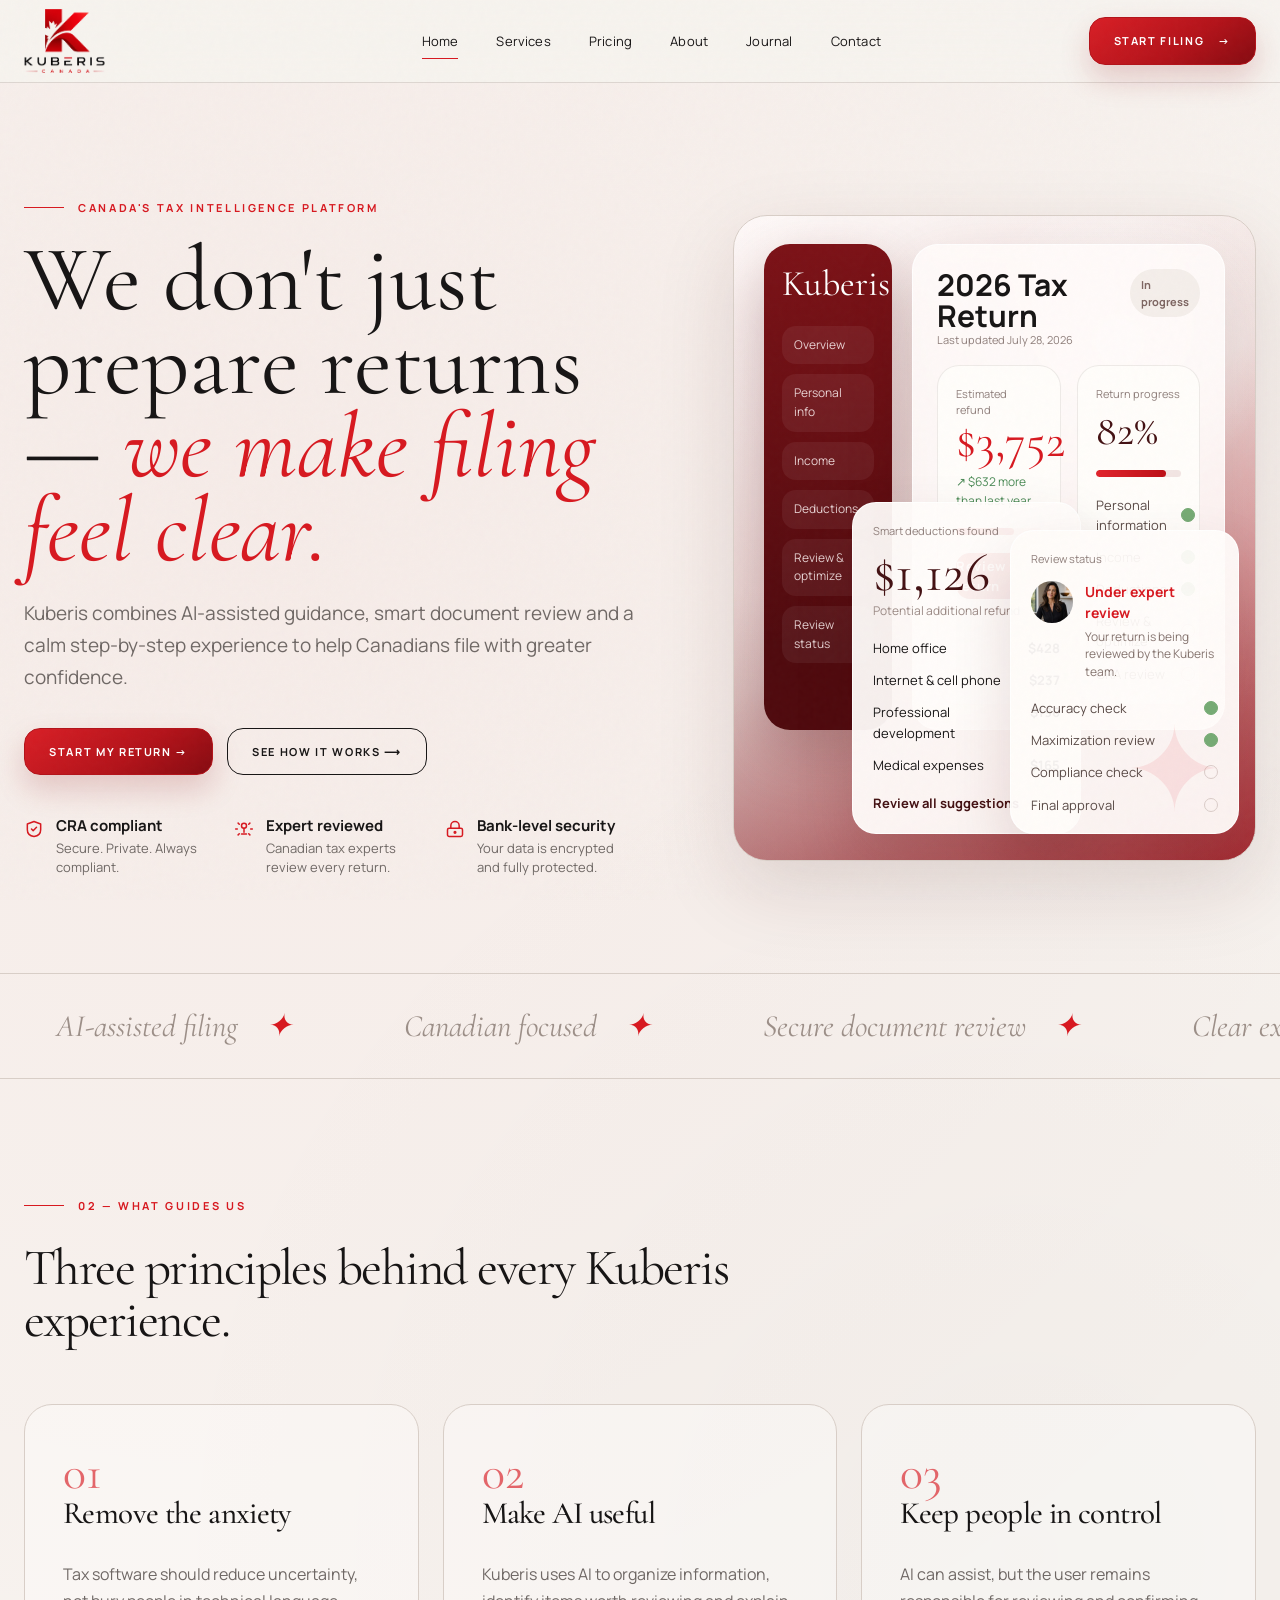
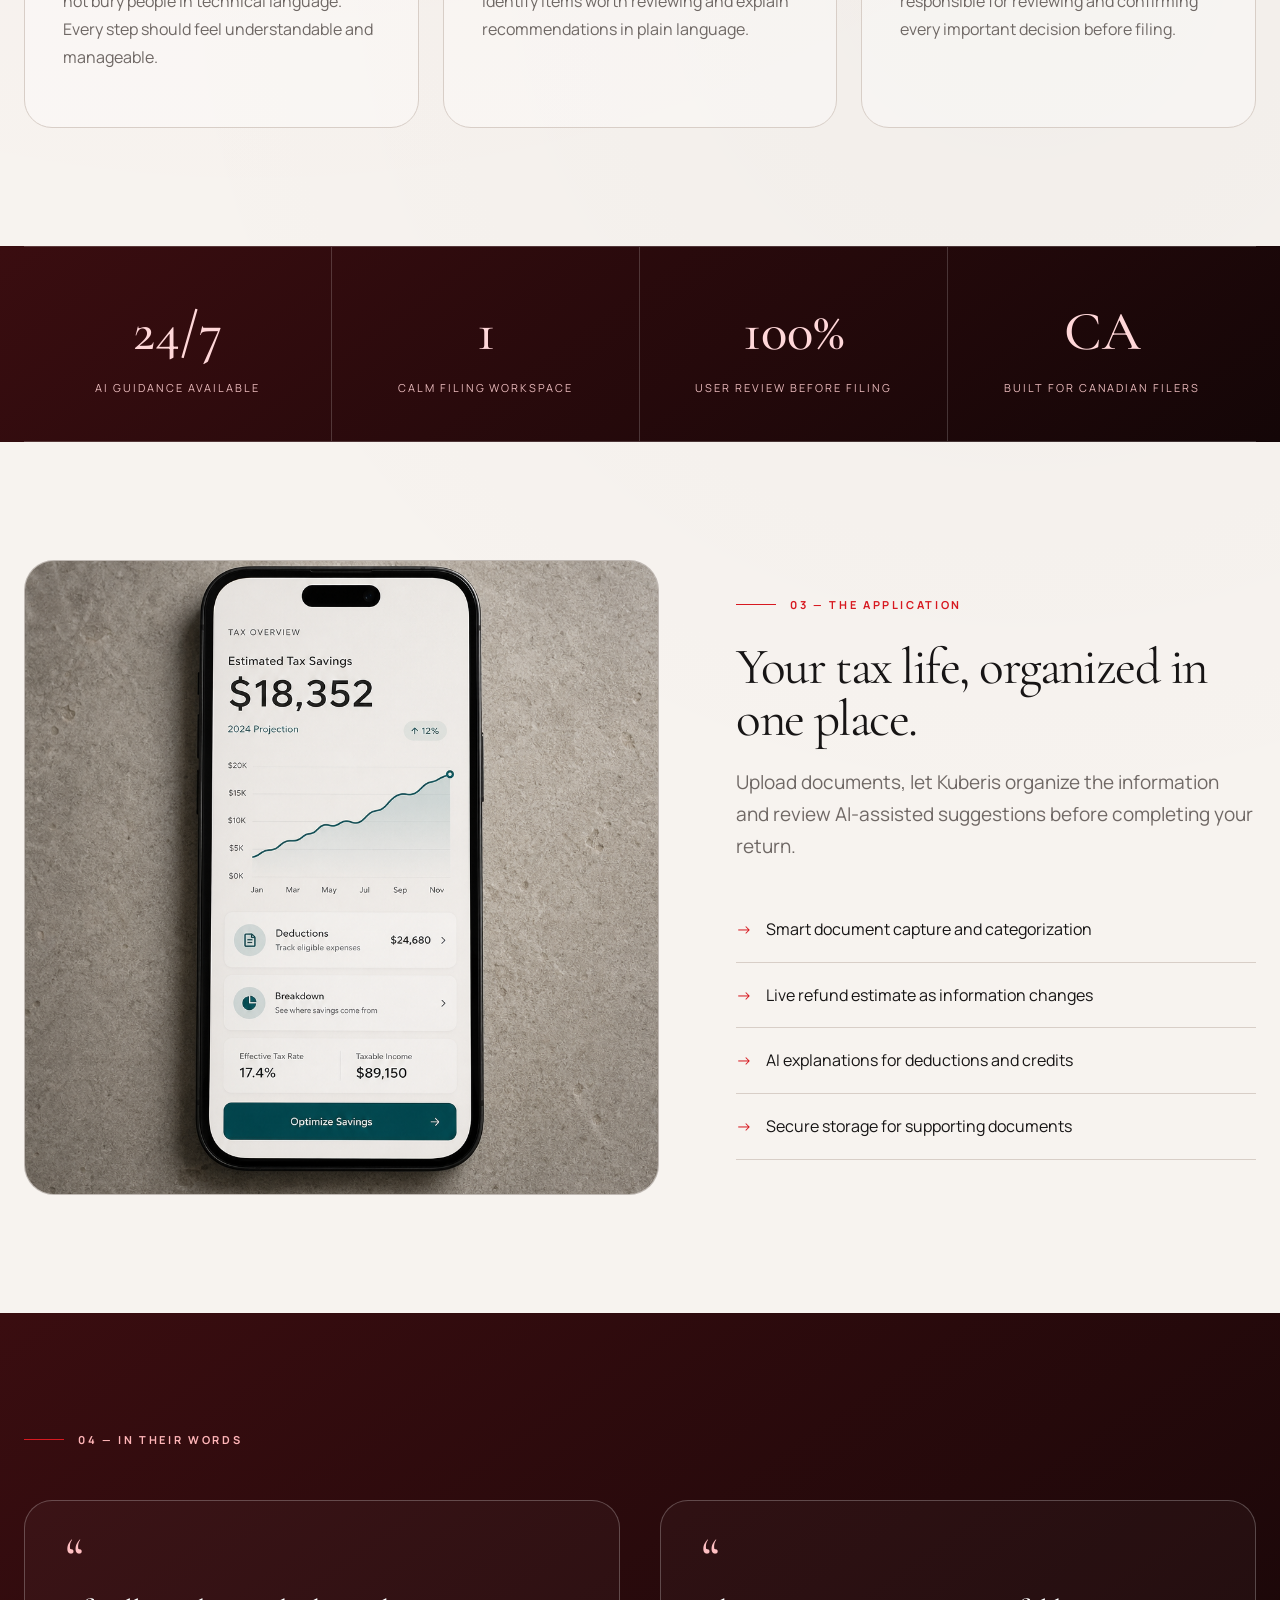
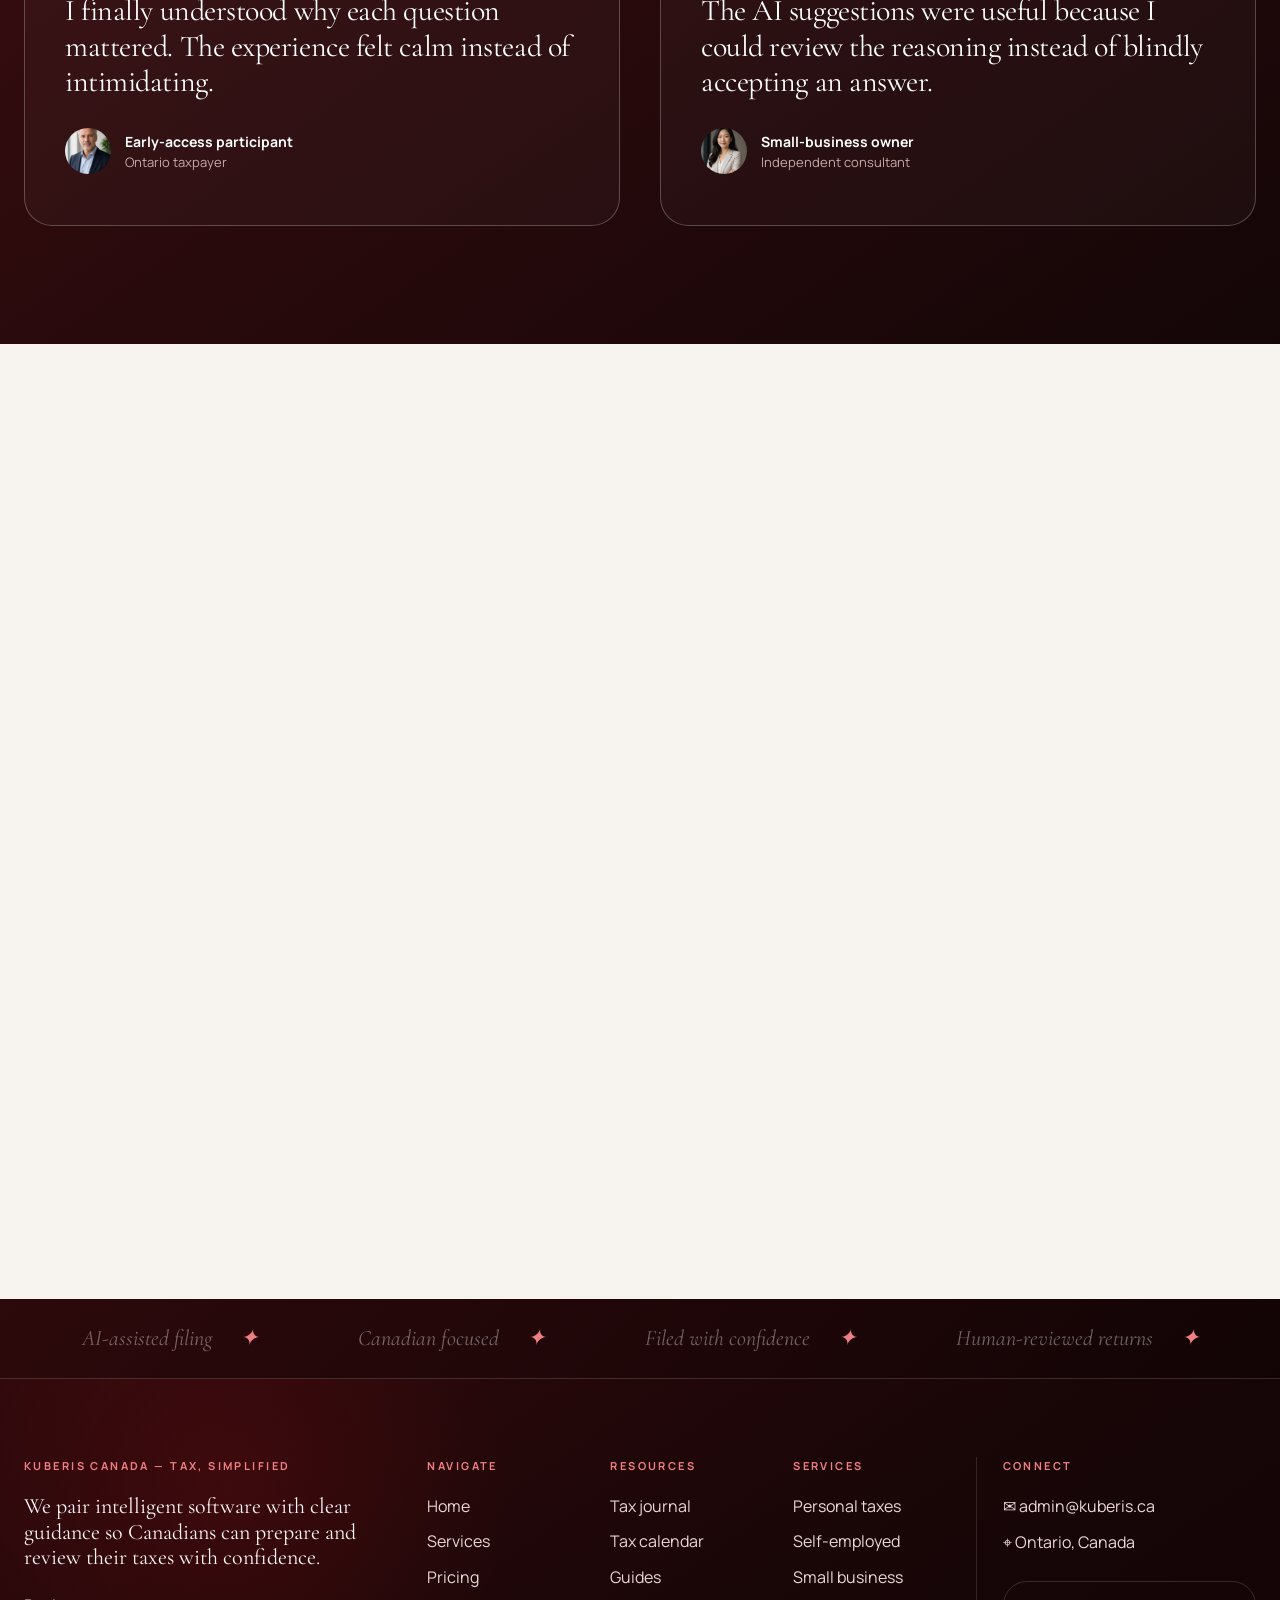
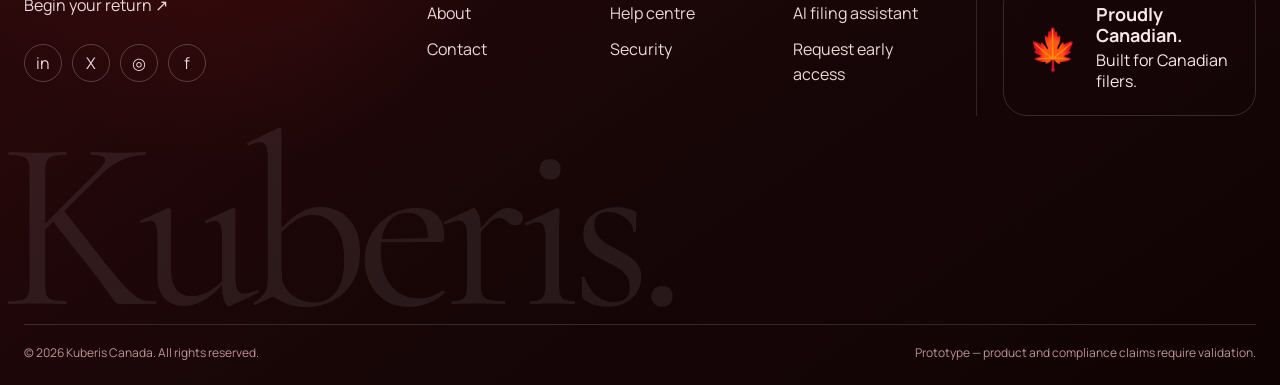
==== commit 97ff82ff: "file-upload-fixes" ====
--- a/index.html
+++ b/index.html
@@ -148,3 +148,19 @@
 </div></section>
 </main>
 <div data-site-footer></div><script src="script.js"></script></body></html>
+<!-- Where the LeadBridge chat launcher should appear -->
+<div
+  data-chat-widget-id="lb_widget_1b1e0b8a0083e0ce7283f725dc722888a5b2"
+  data-base-url="https://leadbridge-dev.kuberis.ca"
+  data-theme="light"
+  data-launcher-position="bottom-right"
+  data-title="shubh-real-estate"
+  data-greeting="Hi! How can we help you today?"
+></div>
+
+<!-- Load once, immediately before </body> -->
+<script
+  src="https://leadbridge-dev.kuberis.ca/widget/chat-widget-embed.js"
+  async
+  defer
+></script>
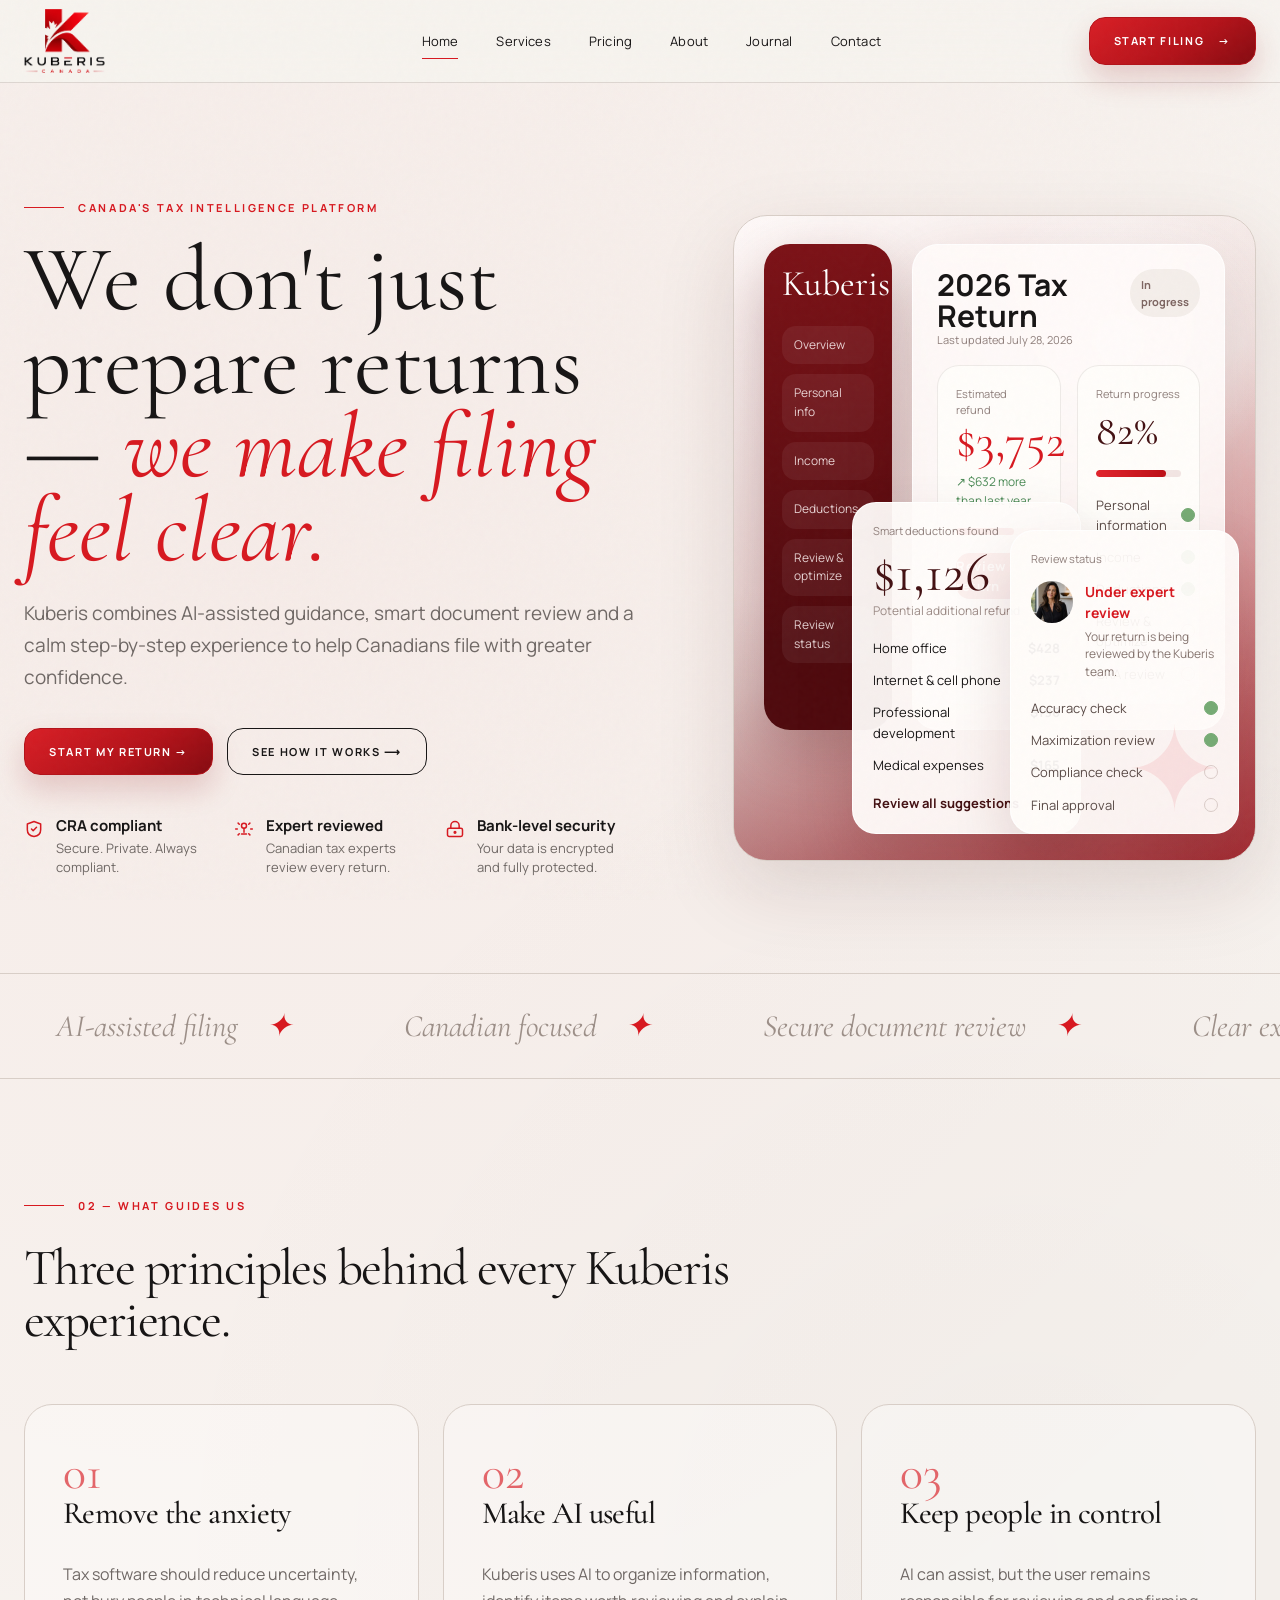
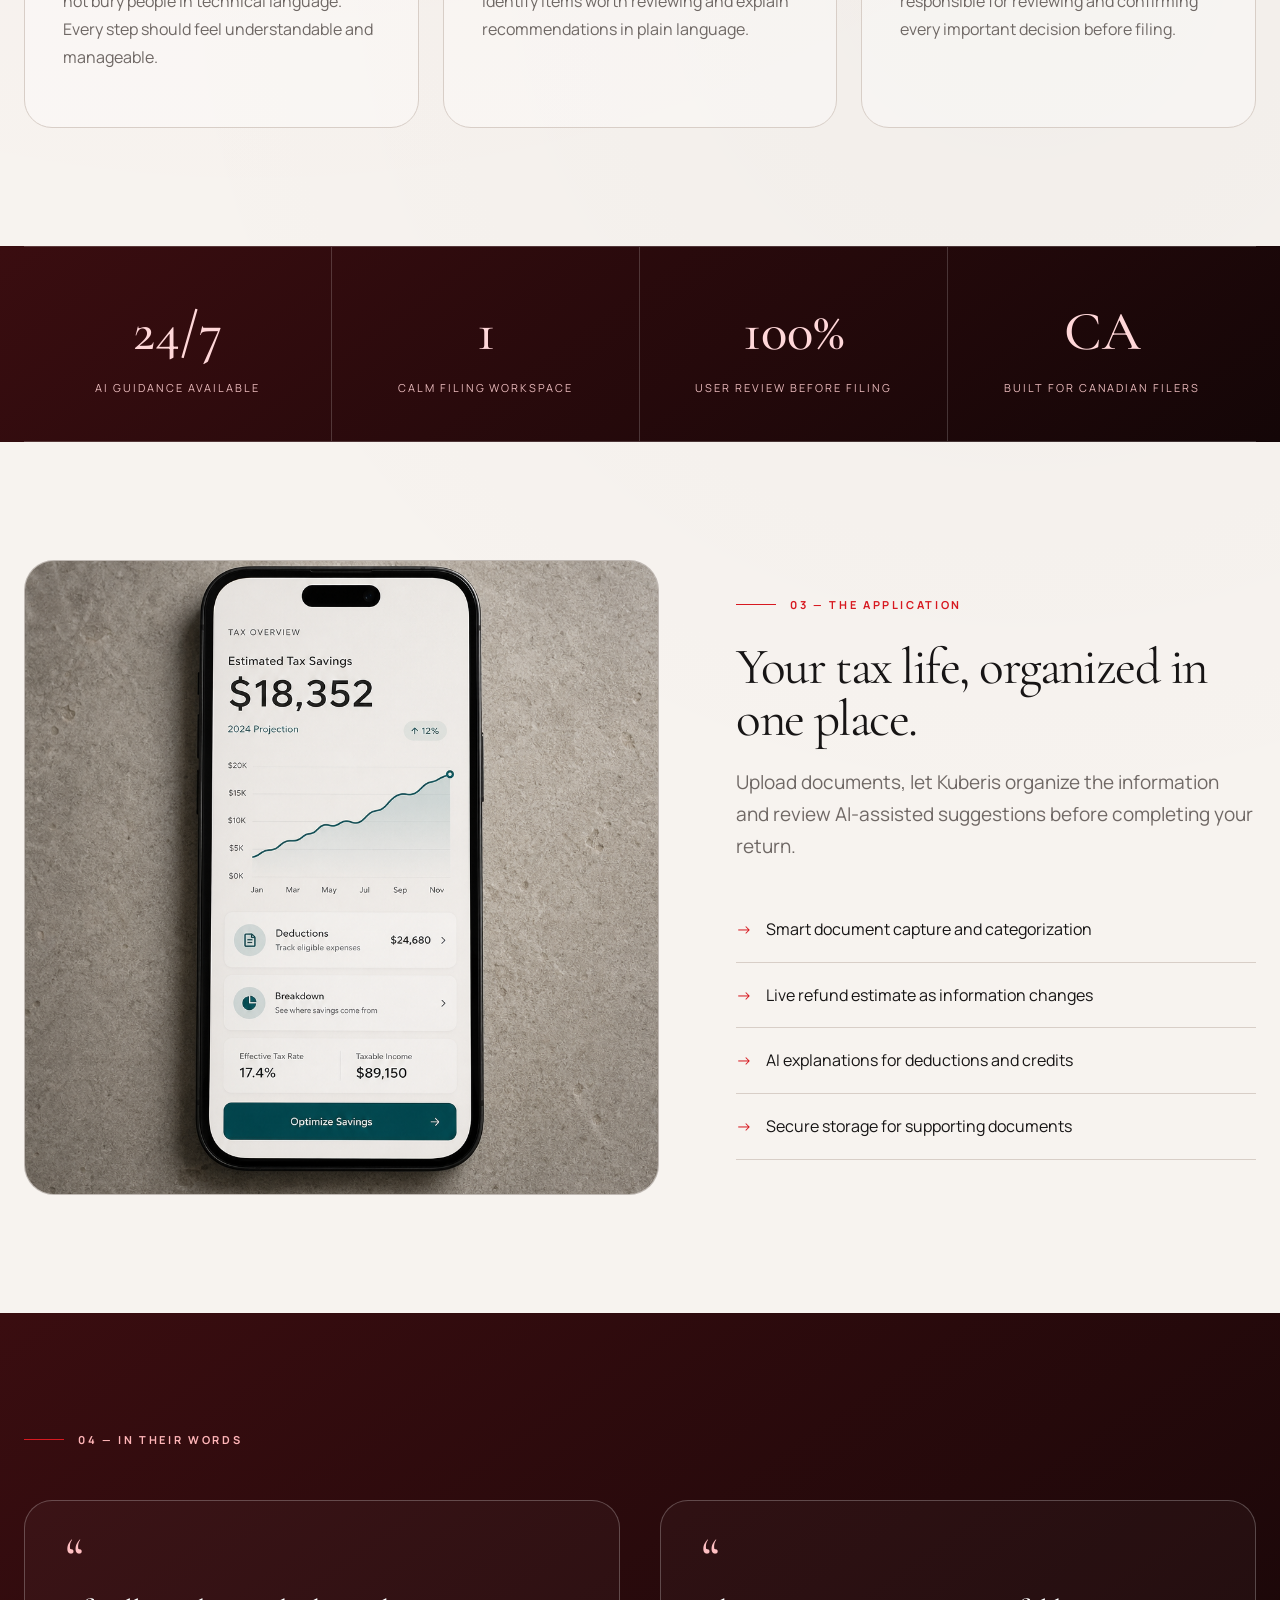
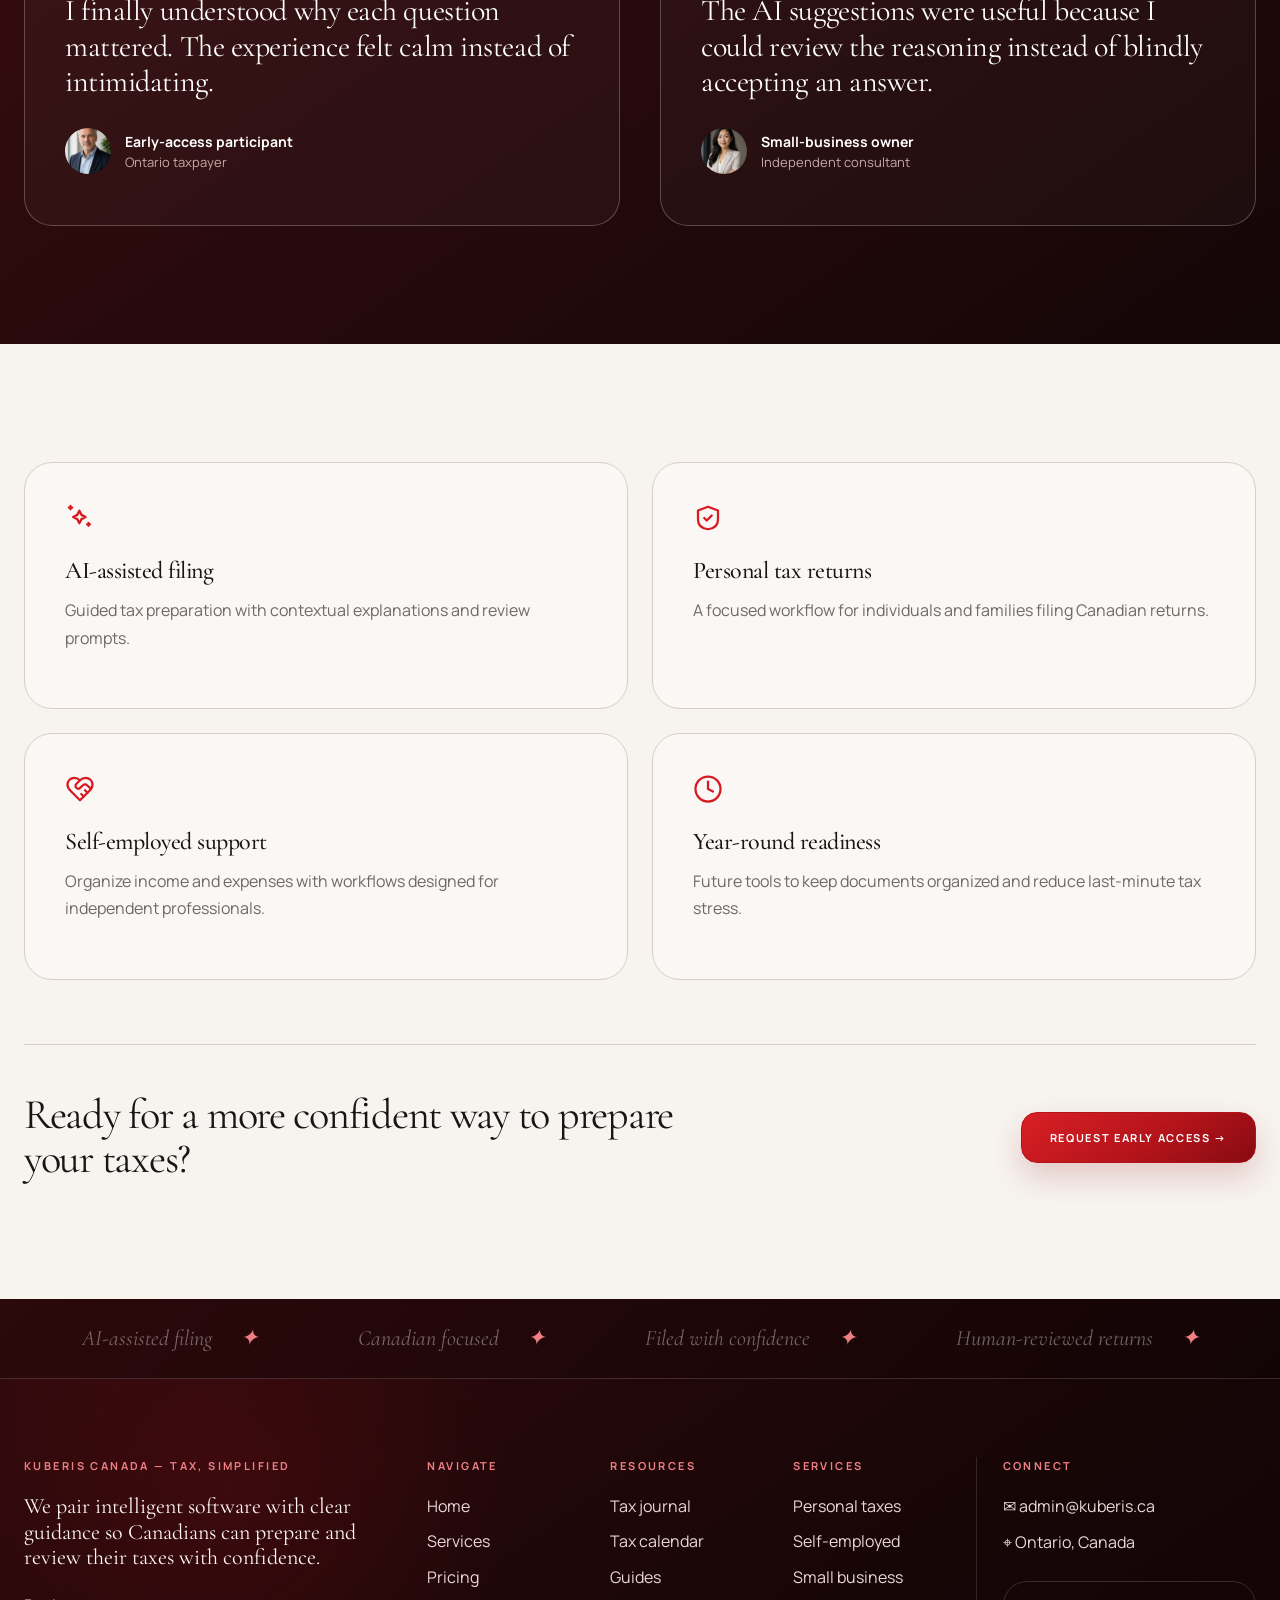
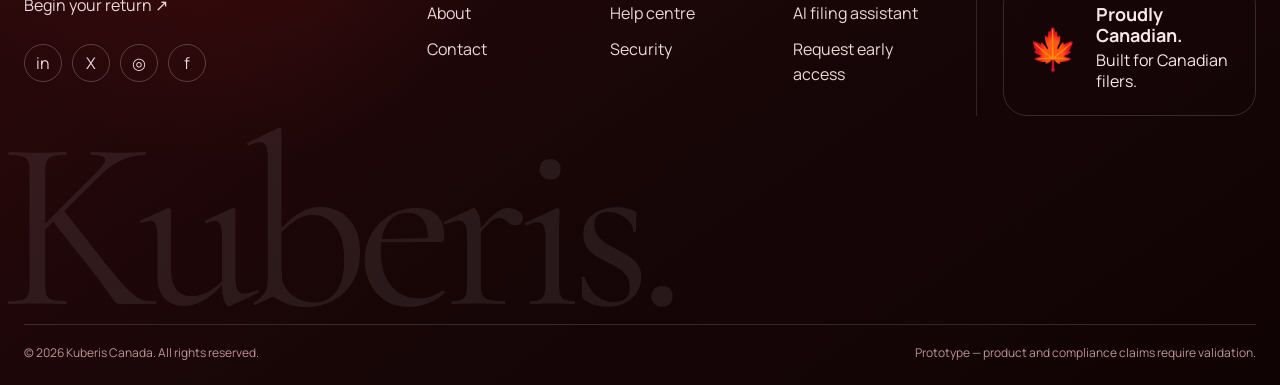
==== commit 821871d8: "file-upload-fixes" ====
--- a/index.html
+++ b/index.html
@@ -148,19 +148,3 @@
 </div></section>
 </main>
 <div data-site-footer></div><script src="script.js"></script></body></html>
-<!-- Where the LeadBridge chat launcher should appear -->
-<div
-  data-chat-widget-id="lb_widget_1b1e0b8a0083e0ce7283f725dc722888a5b2"
-  data-base-url="https://leadbridge-dev.kuberis.ca"
-  data-theme="light"
-  data-launcher-position="bottom-right"
-  data-title="shubh-real-estate"
-  data-greeting="Hi! How can we help you today?"
-></div>
-
-<!-- Load once, immediately before </body> -->
-<script
-  src="https://leadbridge-dev.kuberis.ca/widget/chat-widget-embed.js"
-  async
-  defer
-></script>
